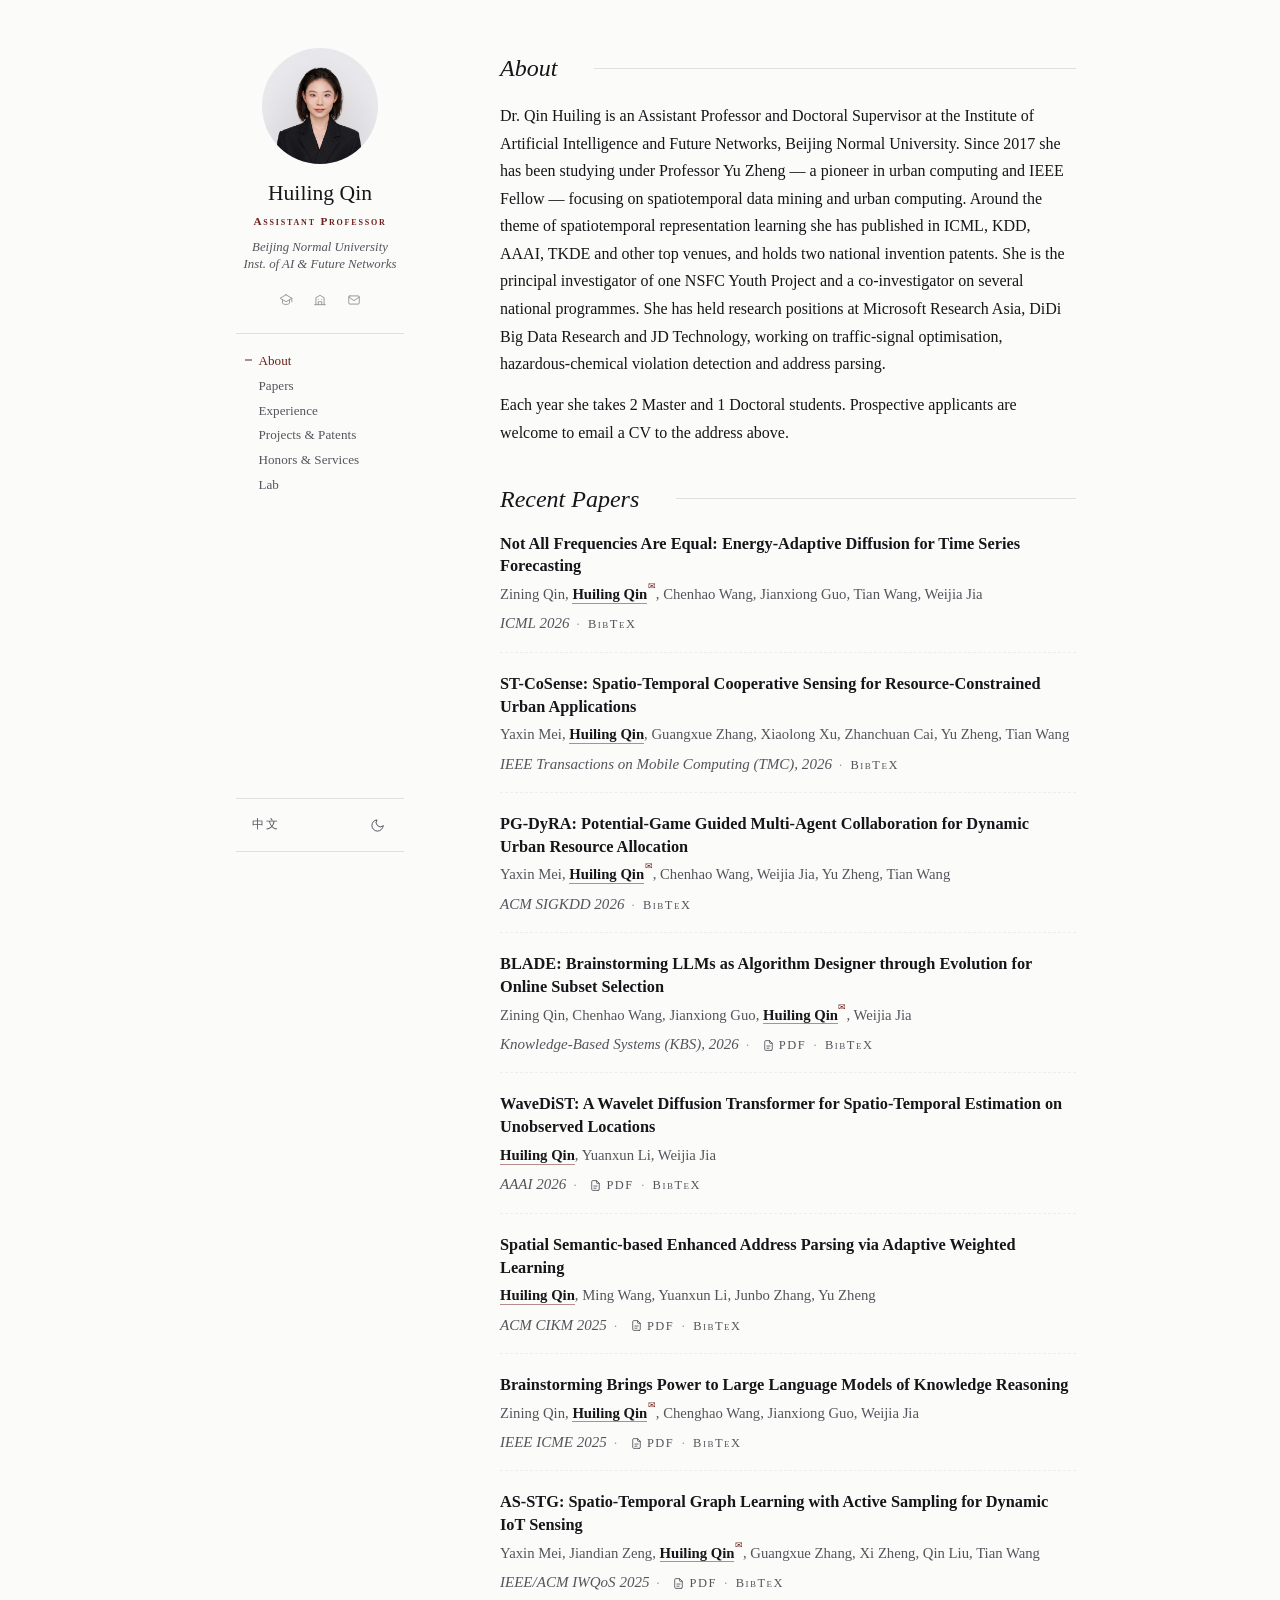
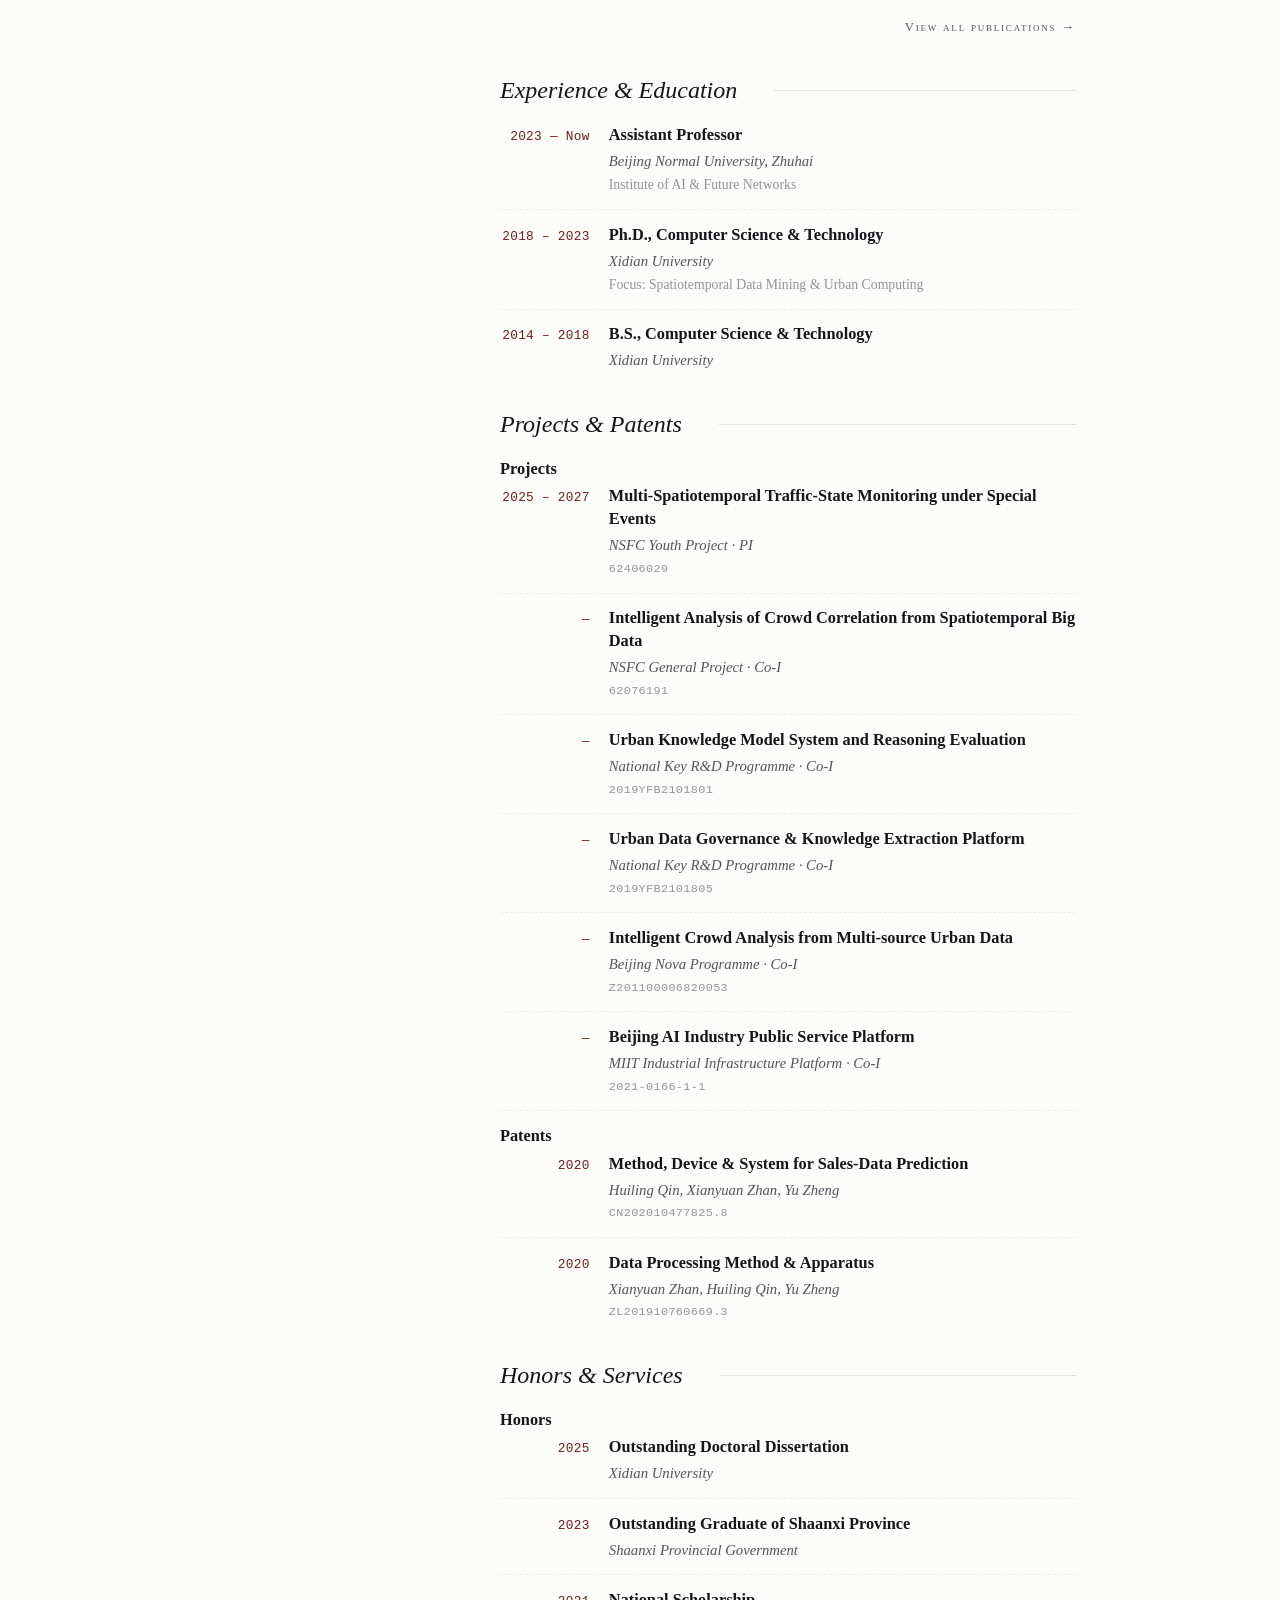
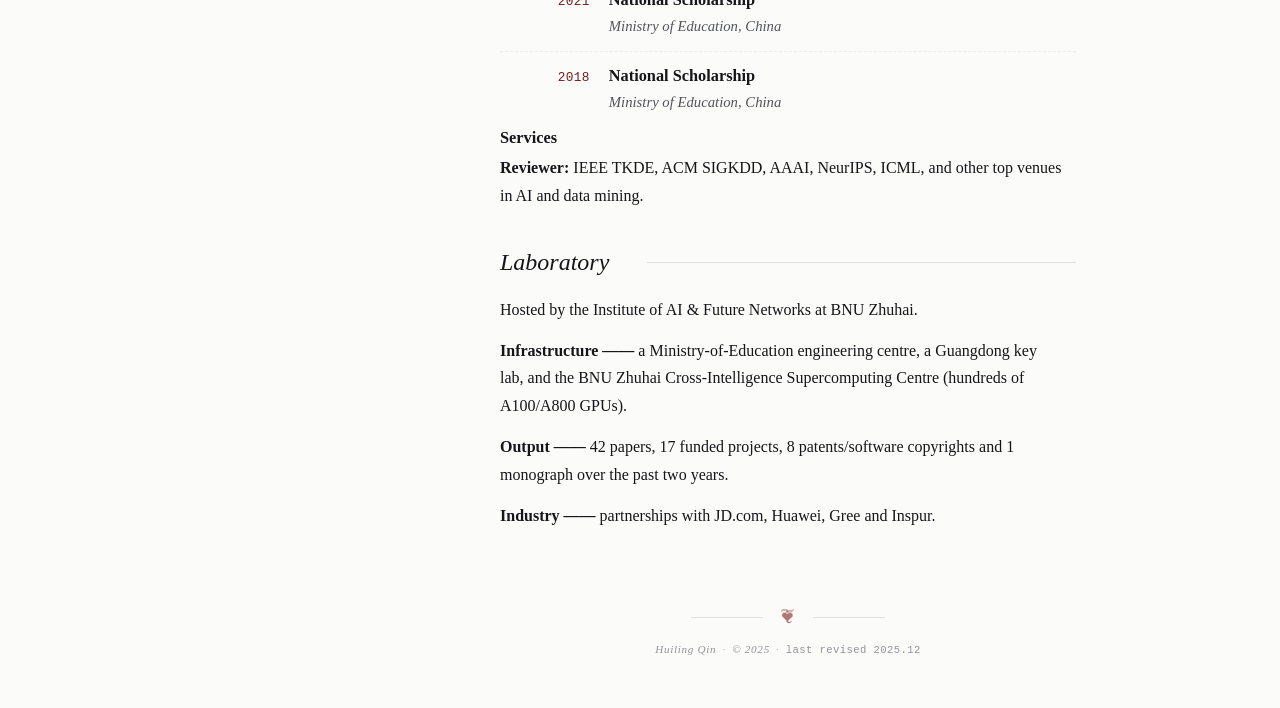
==== index.html @ 6b893c08 "pubs: remove ✉ from AAAI 2021 first-author paper" ====
<!DOCTYPE html>
<html lang="zh-CN">
<head>
    <meta charset="UTF-8">
    <meta name="viewport" content="width=device-width, initial-scale=1.0">

    <title>Huiling Qin (秦慧玲) — Assistant Professor, Beijing Normal University</title>
    <meta name="description" content="Dr. Huiling Qin is an Assistant Professor and Doctoral Supervisor at the Institute of Artificial Intelligence and Future Networks, Beijing Normal University, specializing in spatiotemporal data mining, urban computing, and artificial intelligence.">
    <meta name="keywords" content="Huiling Qin, 秦慧玲, spatiotemporal data mining, urban computing, artificial intelligence, Beijing Normal University">
    <meta name="author" content="Huiling Qin">
    <meta name="robots" content="index, follow">
    <link rel="canonical" href="https://qinhuiling.me/">

    <meta name="assets-version" content="BUILD_VERSION">

    <meta property="og:title" content="Huiling Qin (秦慧玲) — Assistant Professor, Beijing Normal University">
    <meta property="og:description" content="Dr. Huiling Qin is an Assistant Professor at Beijing Normal University, specializing in spatiotemporal data mining, urban computing, and artificial intelligence.">
    <meta property="og:type" content="website">
    <meta property="og:url" content="http://qinhuiling.me/">
    <meta property="og:image" content="http://qinhuiling.me/assets/images/qinhuiling.jpeg">
    <meta property="og:locale" content="zh_CN">
    <meta property="og:locale:alternate" content="en_US">

    <meta name="twitter:card" content="summary_large_image">
    <meta name="twitter:title" content="Huiling Qin (秦慧玲) — Academic Portfolio">
    <meta name="twitter:description" content="Assistant Professor at Beijing Normal University. Research in spatiotemporal data mining and urban computing.">
    <meta name="twitter:image" content="http://qinhuiling.me/assets/images/qinhuiling.jpeg">

    <link rel="alternate" hreflang="en" href="https://qinhuiling.me/en">
    <link rel="alternate" hreflang="zh" href="https://qinhuiling.me/zh">
    <link rel="alternate" hreflang="x-default" href="https://qinhuiling.me/">

    <script type="application/ld+json">
    {
        "@context": "https://schema.org",
        "@type": "Person",
        "name": "Huiling Qin",
        "alternateName": "秦慧玲",
        "jobTitle": "Assistant Professor",
        "worksFor": { "@type": "EducationalOrganization", "name": "Beijing Normal University" },
        "url": "http://qinhuiling.me/",
        "image": "http://qinhuiling.me/assets/images/qinhuiling.jpeg",
        "email": "qinhuiling@bnu.edu.cn",
        "knowsAbout": ["Spatiotemporal Data Mining", "Urban Computing", "Artificial Intelligence"],
        "alumniOf": { "@type": "EducationalOrganization", "name": "Xidian University" },
        "sameAs": [
            "https://scholar.google.com.hk/citations?hl=en&user=DLzILA4AAAAJ",
            "http://www.bnuaifn.cn/ScientificResearchTeam/QinHuiling.html"
        ]
    }
    </script>

    <!-- Pre-render hooks: stamp lang + theme + js classes before paint to avoid flash. -->
    <script>
    (function () {
        var d = document.documentElement;
        d.classList.add('js');
        var p = location.pathname, s = localStorage.getItem('language'),
            q = new URLSearchParams(location.search).get('lang'),
            n = navigator.language || '';
        var lang = /^\/zh/.test(p) ? 'zh'
                 : /^\/en/.test(p) ? 'en'
                 : (s === 'zh' || s === 'en') ? s
                 : (q === 'zh' || q === 'en') ? q
                 : /^zh/i.test(n) ? 'zh'
                 : /^en/i.test(n) ? 'en'
                 : 'zh';
        d.classList.add('lang-' + lang);
        if (localStorage.getItem('theme') === 'dark') d.classList.add('dark');
    })();
    </script>

    <!-- ─────────────────────────────────────────────────────────────────
         Inline minimum.  If assets/css/style.css fails to arrive, body
         still reads as a clean academic article: chrome is hidden
         (nav, toggles, copy, anchor); only the prose remains.
    ───────────────────────────────────────────────────────────────── -->
    <style>
        html.lang-zh [lang="en"] { display: none; }
        html.lang-en [lang="zh"] { display: none; }
        .js-only, nav, .toolbar, .anchor, [data-bibtex], .bibtex,
        [data-icon] svg, .copy { display: none !important; }

        html, body { margin: 0; padding: 0; }
        body {
            max-width: 36rem;
            margin: 3rem auto;
            padding: 0 1.5rem 5rem;
            font-family: 'Iowan Old Style', Charter, Baskerville, 'Source Han Serif SC', 'Songti SC', Georgia, serif;
            font-size: 17px;
            line-height: 1.65;
            color: #15161a;
            background: #fafaf8;
            -webkit-font-smoothing: antialiased;
            text-rendering: optimizeLegibility;
        }
        img { max-width: 100%; height: auto; display: block; }
        .photo { width: 120px; height: auto; margin: 0 auto 1.2rem; }
        .sidebar { text-align: center; margin-bottom: 2.5rem; padding-bottom: 1.8rem; }
        .sidebar h1 { font-size: 1.65rem; font-weight: 500; margin: 0 0 0.3rem; }
        .sidebar p { margin: 0.2rem 0; color: #565660; font-size: 0.94rem; }
        h2 { font-size: 1.3rem; font-weight: 500; font-style: italic; margin: 2.4rem 0 1rem; color: #15161a; }
        h3 { font-size: 1rem; font-weight: 600; margin: 0 0 0.25rem; }
        a { color: #6e1b14; }
        article { margin: 1rem 0; }
        article p { margin: 0.12rem 0; color: #565660; font-size: 0.94rem; }
    </style>

    <link rel="stylesheet" href="assets/css/style.css">
</head>

<body>

    <!-- ═══════════════════════════════════════════════════════════════
         Sidebar — portrait, name, role, contact, navigation, toggles.
         Without external CSS, it falls back to a centred article header.
    ═══════════════════════════════════════════════════════════════ -->
    <aside class="sidebar">
        <img class="photo" src="assets/images/qinhuiling.jpeg" alt="Huiling Qin / 秦慧玲">

        <h1>
            <span lang="zh">秦慧玲</span>
            <span lang="en">Huiling Qin</span>
        </h1>
        <p class="role">
            <span lang="zh">助理教授 · 博士生导师</span>
            <span lang="en">Assistant Professor</span>
        </p>
        <p class="org">
            <span lang="zh">北京师范大学</span><span lang="en">Beijing Normal University</span><br>
            <span lang="zh">人工智能与未来网络研究院</span><span lang="en">Inst. of AI &amp; Future Networks</span>
        </p>

        <p class="elsewhere">
            <a href="https://scholar.google.com.hk/citations?hl=en&user=DLzILA4AAAAJ" target="_blank" rel="noopener" data-icon="scholar" aria-label="Google Scholar"></a>
            <a href="http://www.bnuaifn.cn/ScientificResearchTeam/QinHuiling.html" target="_blank" rel="noopener" data-icon="faculty" aria-label="Faculty Page"></a>
            <a href="mailto:qinhuiling#bnu.edu.cn" data-icon="email" aria-label="Email"></a>
        </p>

        <nav class="js-only" aria-label="Sections">
            <a href="#about"      data-section="about"><span lang="zh">简介</span><span lang="en">About</span></a>
            <a href="#publications" data-view="publications"><span lang="zh">论文</span><span lang="en">Papers</span></a>
            <a href="#experience" data-section="experience"><span lang="zh">经历</span><span lang="en">Experience</span></a>
            <a href="#projects"   data-section="projects"><span lang="zh">项目与专利</span><span lang="en">Projects & Patents</span></a>
            <a href="#honors"     data-section="honors"><span lang="zh">荣誉与服务</span><span lang="en">Honors & Services</span></a>
            <a href="#lab"        data-section="lab"><span lang="zh">实验室</span><span lang="en">Lab</span></a>
        </nav>

        <p class="toolbar js-only">
            <button class="lang-toggle" type="button" aria-label="Switch language">EN</button>
            <button class="theme-toggle" type="button" aria-label="Toggle dark mode" data-icon="theme"></button>
        </p>
    </aside>


    <!-- ═══════════════════════════════════════════════════════════════
         Main article.
         Each item type uses one or two class names.  To add a new
         entry, copy one <article> block and edit its fields — no
         class wrangling required.
    ═══════════════════════════════════════════════════════════════ -->
    <main>

        <!-- ─── About ─────────────────────────────────────────────── -->
        <section id="about">
            <h2><span lang="zh">简介</span><span lang="en">About</span><a class="anchor" href="#about" aria-label="Copy link">§</a></h2>
            <div lang="zh" class="prose">
                <p>北京师范大学人工智能与未来网络研究院助理教授、博士生导师。自 2017 年起师从城市计算领域奠基人、IEEE Fellow 郑宇教授，长期专注于时空数据挖掘与城市计算领域的研究工作，围绕时空表征学习这一核心方向在 ICML、KDD、AAAI、TKDE 等国际顶级学术会议和期刊发表多篇论文，拥有 2 项国家发明专利。主持国家自然科学基金青年项目 1 项，参与国家重点研发计划等多项国家级项目。先后在微软亚洲研究院、滴滴大数据研究院和京东科技等企业担任算法研究员，利用智能算法在信号灯优化、危化品违规行为识别和地址解析等业务场景中解决了关键问题。</p>
                <p>每年招收硕士 2 名，博士 1 名，有意向者请发送简历至联系邮箱。</p>
            </div>
            <div lang="en" class="prose">
                <p>Dr. Qin Huiling is an Assistant Professor and Doctoral Supervisor at the Institute of Artificial Intelligence and Future Networks, Beijing Normal University. Since 2017 she has been studying under Professor Yu Zheng — a pioneer in urban computing and IEEE Fellow — focusing on spatiotemporal data mining and urban computing. Around the theme of spatiotemporal representation learning she has published in ICML, KDD, AAAI, TKDE and other top venues, and holds two national invention patents. She is the principal investigator of one NSFC Youth Project and a co-investigator on several national programmes. She has held research positions at Microsoft Research Asia, DiDi Big Data Research and JD Technology, working on traffic-signal optimisation, hazardous-chemical violation detection and address parsing.</p>
                <p>Each year she takes 2 Master and 1 Doctoral students. Prospective applicants are welcome to email a CV to the address above.</p>
            </div>
        </section>


        <!-- ─── Recent papers ─────────────────────────────────────
             Populated by JS: clones the first N articles from the
             full #publications section so content is never duplicated.
        ──────────────────────────────────────────────────────── -->
        <section id="papers" class="js-only">
            <h2><span lang="zh">最近发表论文</span><span lang="en">Recent Papers</span><a class="anchor" href="#papers" aria-label="Copy link">§</a></h2>

            <p class="more">
                <a href="#publications" data-view="publications"><span lang="zh">查看全部论文 →</span><span lang="en">View all publications →</span></a>
            </p>
        </section>

        <!-- ═══════════════════════════════════════════════════════════
             Publications view — hidden by default, surfaced when the
             sidebar's "Publications" link is clicked (or url is /publications).

             Template for a new entry:
                <article class="pub">
                    <h3>Title goes here</h3>
                    <p class="authors">A, <strong data-me>Huiling Qin</strong><sup data-cor>✉</sup>, C</p>
                    <p class="meta">
                        <em>Venue Year</em>
                        <a data-icon="pdf" href="…">PDF</a>
                        <button data-bibtex type="button">BibTeX</button>
                    </p>
                    <div class="bibtex"><pre>@…{…}</pre></div>
                </article>
             Omit the button + .bibtex block if you don't have a citation yet.
        ═══════════════════════════════════════════════════════════ -->
        <section id="publications" class="view">
            <p class="back"><a href="#about" data-view="default"><span lang="zh">← 返回</span><span lang="en">← Back</span></a></p>
            <h2><span lang="zh">全部论文</span><span lang="en">Publications</span></h2>

            <article class="pub">
                <h3>Not All Frequencies Are Equal: Energy-Adaptive Diffusion for Time Series Forecasting</h3>
                <p class="authors">Zining Qin, <strong data-me>Huiling Qin</strong><sup data-cor>✉</sup>, Chenhao Wang, Jianxiong Guo, Tian Wang, Weijia Jia</p>
                <p class="meta">
                    <em>ICML 2026</em>
                    <button data-bibtex type="button">BibTeX</button>
                </p>
                <div class="bibtex"><pre>@inproceedings{qin2026frequency,
  title     = {Not All Frequencies Are Equal: Energy-Adaptive Diffusion for Time Series Forecasting},
  author    = {Qin, Zining and Qin, Huiling and Wang, Chenhao and Guo, Jianxiong and Wang, Tian and Jia, Weijia},
  booktitle = {Intl. Conf. on Machine Learning (ICML 2026)},
  year      = {2026}
}</pre></div>
            </article>

            <article class="pub">
                <h3>ST-CoSense: Spatio-Temporal Cooperative Sensing for Resource-Constrained Urban Applications</h3>
                <p class="authors">Yaxin Mei, <strong data-me>Huiling Qin</strong>, Guangxue Zhang, Xiaolong Xu, Zhanchuan Cai, Yu Zheng, Tian Wang</p>
                <p class="meta">
                    <em>IEEE Transactions on Mobile Computing (TMC), 2026</em>
                    <button data-bibtex type="button">BibTeX</button>
                </p>
                <div class="bibtex"><pre>@article{mei2026stcosense,
  title     = {ST-CoSense: Spatio-Temporal Cooperative Sensing for Resource-Constrained Urban Applications},
  author    = {Mei, Yaxin and Qin, Huiling and Zhang, Guangxue and Xu, Xiaolong and Cai, Zhanchuan and Zheng, Yu and Wang, Tian},
  journal   = {IEEE Trans. on Mobile Computing},
  year      = {2026}
}</pre></div>
            </article>

            <article class="pub">
                <h3>PG-DyRA: Potential-Game Guided Multi-Agent Collaboration for Dynamic Urban Resource Allocation</h3>
                <p class="authors">Yaxin Mei, <strong data-me>Huiling Qin</strong><sup data-cor>✉</sup>, Chenhao Wang, Weijia Jia, Yu Zheng, Tian Wang</p>
                <p class="meta">
                    <em>ACM SIGKDD 2026</em>
                    <button data-bibtex type="button">BibTeX</button>
                </p>
                <div class="bibtex"><pre>@inproceedings{mei2026pgdyra,
  title     = {PG-DyRA: Potential-Game Guided Multi-Agent Collaboration for Dynamic Urban Resource Allocation},
  author    = {Mei, Yaxin and Qin, Huiling and Wang, Chenhao and Jia, Weijia and Zheng, Yu and Wang, Tian},
  booktitle = {KDD '26 — 32nd ACM SIGKDD Conf. on Knowledge Discovery and Data Mining},
  year      = {2026}
}</pre></div>
            </article>

            <article class="pub">
                <h3>BLADE: Brainstorming LLMs as Algorithm Designer through Evolution for Online Subset Selection</h3>
                <p class="authors">Zining Qin, Chenhao Wang, Jianxiong Guo, <strong data-me>Huiling Qin</strong><sup data-cor>✉</sup>, Weijia Jia</p>
                <p class="meta">
                    <em>Knowledge-Based Systems (KBS), 2026</em>
                    <a data-icon="pdf" href="https://doi.org/10.1016/j.knosys.2026.115890" target="_blank" rel="noopener">PDF</a>
                    <button data-bibtex type="button">BibTeX</button>
                </p>
                <div class="bibtex"><pre>@article{qin2026blade,
  title   = {BLADE: Brainstorming LLMs as Algorithm Designer through Evolution for Online Subset Selection},
  author  = {Qin, Zining and Wang, Chenhao and Guo, Jianxiong and Qin, Huiling and Jia, Weijia},
  journal = {Knowledge-Based Systems},
  year    = {2026},
  doi     = {10.1016/j.knosys.2026.115890}
}</pre></div>
            </article>

            <article class="pub">
                <h3>WaveDiST: A Wavelet Diffusion Transformer for Spatio-Temporal Estimation on Unobserved Locations</h3>
                <p class="authors"><strong data-me>Huiling Qin</strong>, Yuanxun Li, Weijia Jia</p>
                <p class="meta">
                    <em>AAAI 2026</em>
                    <a data-icon="pdf" href="assets/files/papers/qin2026WaveDiST.pdf" target="_blank" rel="noopener">PDF</a>
                    <button data-bibtex type="button">BibTeX</button>
                </p>
                <div class="bibtex"><pre>@inproceedings{qin2026wavedist,
  title     = {WaveDiST: A Wavelet Diffusion Transformer for Spatio-Temporal Estimation on Unobserved Locations},
  author    = {Qin, Huiling and Li, Yuanxun and Jia, Weijia},
  booktitle = {39th AAAI Conf. on Artificial Intelligence (AAAI 2026)},
  year      = {2026}
}</pre></div>
            </article>

            <article class="pub">
                <h3>Spatial Semantic-based Enhanced Address Parsing via Adaptive Weighted Learning</h3>
                <p class="authors"><strong data-me>Huiling Qin</strong>, Ming Wang, Yuanxun Li, Junbo Zhang, Yu Zheng</p>
                <p class="meta">
                    <em>ACM CIKM 2025</em>
                    <a data-icon="pdf" href="assets/files/papers/qin2025spatial.pdf" target="_blank" rel="noopener">PDF</a>
                    <button data-bibtex type="button">BibTeX</button>
                </p>
                <div class="bibtex"><pre>@inproceedings{qin2025spatial,
  title     = {Spatial Semantic-based Enhanced Address Parsing via Adaptive Weighted Learning},
  author    = {Qin, Huiling and Wang, Ming and Li, Yuanxun and Zhang, Junbo and Zheng, Yu},
  booktitle = {31st ACM Intl. Conf. on Information and Knowledge Management (CIKM 2025)},
  year      = {2025}
}</pre></div>
            </article>

            <article class="pub">
                <h3>Brainstorming Brings Power to Large Language Models of Knowledge Reasoning</h3>
                <p class="authors">Zining Qin, <strong data-me>Huiling Qin</strong><sup data-cor>✉</sup>, Chenghao Wang, Jianxiong Guo, Weijia Jia</p>
                <p class="meta">
                    <em>IEEE ICME 2025</em>
                    <a data-icon="pdf" href="https://arxiv.org/pdf/2406.06561" target="_blank" rel="noopener">PDF</a>
                    <button data-bibtex type="button">BibTeX</button>
                </p>
                <div class="bibtex"><pre>@article{qin2024brainstorming,
  title   = {Brainstorming Brings Power to Large Language Models of Knowledge Reasoning},
  author  = {Qin, Zining and Wang, Chenhao and Qin, Huiling and Jia, Weijia},
  journal = {arXiv e-prints},
  pages   = {arXiv--2406},
  year    = {2024}
}</pre></div>
            </article>

            <article class="pub">
                <h3>AS-STG: Spatio-Temporal Graph Learning with Active Sampling for Dynamic IoT Sensing</h3>
                <p class="authors">Yaxin Mei, Jiandian Zeng, <strong data-me>Huiling Qin</strong><sup data-cor>✉</sup>, Guangxue Zhang, Xi Zheng, Qin Liu, Tian Wang</p>
                <p class="meta">
                    <em>IEEE/ACM IWQoS 2025</em>
                    <a data-icon="pdf" href="assets/files/papers/mei2025asstg.pdf" target="_blank" rel="noopener">PDF</a>
                    <button data-bibtex type="button">BibTeX</button>
                </p>
                <div class="bibtex"><pre>@inproceedings{DBLP:conf/iwqos/MeiZQZZLW25,
  author    = {Yaxin Mei and Jiandian Zeng and Huiling Qin and
               Guangxue Zhang and Xi Zheng and Qin Liu and Tian Wang},
  title     = {AS-STG: Spatio-Temporal Graph Learning with Active Sampling for Dynamic IoT Sensing},
  booktitle = {33rd IEEE/ACM Intl. Symposium on Quality of Service (IWQoS 2025)},
  pages     = {1--10},
  publisher = {IEEE},
  year      = {2025},
  doi       = {10.1109/IWQOS65803.2025.11143341}
}</pre></div>
            </article>

            <article class="pub">
                <h3>FlexSSL: A Generic and Efficient Framework for Semi-Supervised Learning</h3>
                <p class="authors"><strong data-me>Huiling Qin</strong>, Xianyuan Zhan, Yuanxun Li, Yu Zheng</p>
                <p class="meta">
                    <em>ECAI 2024</em>
                    <a data-icon="pdf" href="https://arxiv.org/pdf/2312.16892v1" target="_blank" rel="noopener">PDF</a>
                    <button data-bibtex type="button">BibTeX</button>
                </p>
                <div class="bibtex"><pre>@inproceedings{DBLP:conf/ecai/QinZL024,
  author    = {Huiling Qin and Xianyuan Zhan and Yuanxun Li and Yu Zheng},
  title     = {FlexSSL: A Generic and Efficient Framework for Semi-Supervised Learning},
  booktitle = {ECAI 2024 — 27th European Conf. on AI},
  series    = {Frontiers in AI and Applications},
  volume    = {392},
  pages     = {1455--1462},
  publisher = {IOS Press},
  year      = {2024},
  doi       = {10.3233/FAIA240648}
}</pre></div>
            </article>

            <article class="pub">
                <h3>CSCAD: Correlation Structure-based Collective Anomaly Detection in Complex System</h3>
                <p class="authors"><strong data-me>Huiling Qin</strong>, Xianyuan Zhan, Yu Zheng</p>
                <p class="meta">
                    <em>IEEE TKDE 2022</em>
                    <a data-icon="pdf" href="https://arxiv.org/pdf/2105.14476" target="_blank" rel="noopener">PDF</a>
                    <button data-bibtex type="button">BibTeX</button>
                </p>
                <div class="bibtex"><pre>@article{DBLP:journals/tkde/QinZZ23,
  author  = {Huiling Qin and Xianyuan Zhan and Yu Zheng},
  title   = {CSCAD: Correlation Structure-Based Collective Anomaly Detection in Complex System},
  journal = {IEEE Trans. Knowl. Data Eng.},
  volume  = {35},
  number  = {5},
  pages   = {4634--4645},
  year    = {2023},
  doi     = {10.1109/TKDE.2022.3154166}
}</pre></div>
            </article>

            <article class="pub">
                <h3>Discriminator-weighted Offline Imitation Learning from Suboptimal Demonstrations</h3>
                <p class="authors">Haoran Xu, Xianyuan Zhan, Honglei Yin, <strong data-me>Huiling Qin</strong></p>
                <p class="meta">
                    <em>ICML 2022</em>
                    <a data-icon="pdf" href="https://proceedings.mlr.press/v162/xu22l/xu22l.pdf" target="_blank" rel="noopener">PDF</a>
                    <button data-bibtex type="button">BibTeX</button>
                </p>
                <div class="bibtex"><pre>@inproceedings{DBLP:conf/icml/XuZYQ22,
  author    = {Haoran Xu and Xianyuan Zhan and Honglei Yin and Huiling Qin},
  title     = {Discriminator-Weighted Offline Imitation Learning from Suboptimal Demonstrations},
  booktitle = {Intl. Conf. on Machine Learning (ICML 2022)},
  series    = {PMLR},
  volume    = {162},
  pages     = {24725--24742},
  year      = {2022}
}</pre></div>
            </article>

            <article class="pub">
                <h3>Network-wide Traffic States Imputation Using Self-interested Coalitional Learning</h3>
                <p class="authors"><strong data-me>Huiling Qin</strong>, Xianyuan Zhan, Yuanxun Li, Xiaodu Yang, Yu Zheng</p>
                <p class="meta">
                    <em>ACM SIGKDD 2021</em>
                    <a data-icon="pdf" href="http://urban-computing.com/pdf/Network-Wide%20Traffic%20States%20Imputation%20Using%20Self-interested%20Coalitional%20Learning.pdf" target="_blank" rel="noopener">PDF</a>
                    <button data-bibtex type="button">BibTeX</button>
                </p>
                <div class="bibtex"><pre>@inproceedings{DBLP:conf/kdd/QinZLY021,
  author    = {Huiling Qin and Xianyuan Zhan and Yuanxun Li and Xiaodu Yang and Yu Zheng},
  title     = {Network-Wide Traffic States Imputation Using Self-interested Coalitional Learning},
  booktitle = {KDD '21 — 27th ACM SIGKDD Conf. on Knowledge Discovery and Data Mining},
  pages     = {1370--1378},
  publisher = {ACM},
  year      = {2021},
  doi       = {10.1145/3447548.3467424}
}</pre></div>
            </article>

            <article class="pub">
                <h3>Robust Spatio-Temporal Purchase Prediction via Deep Meta Learning</h3>
                <p class="authors"><strong data-me>Huiling Qin</strong>, Songyu Ke, Xiaodu Yang, Haoran Xu, Xianyuan Zhan, Yu Zheng</p>
                <p class="meta">
                    <em>AAAI 2021</em>
                    <a data-icon="pdf" href="https://ojs.aaai.org/index.php/AAAI/article/view/16556" target="_blank" rel="noopener">PDF</a>
                    <button data-bibtex type="button">BibTeX</button>
                </p>
                <div class="bibtex"><pre>@inproceedings{DBLP:conf/aaai/QinKYXZ021,
  author    = {Huiling Qin and Songyu Ke and Xiaodu Yang and Haoran Xu and Xianyuan Zhan and Yu Zheng},
  title     = {Robust Spatio-Temporal Purchase Prediction via Deep Meta Learning},
  booktitle = {35th AAAI Conf. on Artificial Intelligence},
  pages     = {4312--4319},
  publisher = {AAAI Press},
  year      = {2021},
  doi       = {10.1609/AAAI.V35I5.16556}
}</pre></div>
            </article>
        </section>


        <!-- ─── Experience & Education ────────────────────────────── -->
        <section id="experience">
            <h2><span lang="zh">经历</span><span lang="en">Experience & Education</span><a class="anchor" href="#experience" aria-label="Copy link">§</a></h2>

            <article class="entry">
                <p class="when"><span lang="zh">2023 — 至今</span><span lang="en">2023 — Now</span></p>
                <div class="what">
                    <h3><span lang="zh">助理教授</span><span lang="en">Assistant Professor</span></h3>
                    <p class="sub"><span lang="zh">北京师范大学 · 珠海校区</span><span lang="en">Beijing Normal University, Zhuhai</span></p>
                    <p class="note"><span lang="zh">人工智能与未来网络研究院</span><span lang="en">Institute of AI &amp; Future Networks</span></p>
                </div>
            </article>
            <article class="entry">
                <p class="when">2018 – 2023</p>
                <div class="what">
                    <h3><span lang="zh">计算机科学与技术 · 博士</span><span lang="en">Ph.D., Computer Science &amp; Technology</span></h3>
                    <p class="sub"><span lang="zh">西安电子科技大学</span><span lang="en">Xidian University</span></p>
                    <p class="note"><span lang="zh">方向：时空数据挖掘与城市计算</span><span lang="en">Focus: Spatiotemporal Data Mining &amp; Urban Computing</span></p>
                </div>
            </article>
            <article class="entry">
                <p class="when">2014 – 2018</p>
                <div class="what">
                    <h3><span lang="zh">计算机科学与技术 · 学士</span><span lang="en">B.S., Computer Science &amp; Technology</span></h3>
                    <p class="sub"><span lang="zh">西安电子科技大学</span><span lang="en">Xidian University</span></p>
                </div>
            </article>
        </section>


        <!-- ─── Projects & Patents ────────────────────────────────── -->
        <section id="projects">
            <h2><span lang="zh">项目与专利</span><span lang="en">Projects & Patents</span><a class="anchor" href="#projects" aria-label="Copy link">§</a></h2>

            <h3><span lang="zh">科研项目</span><span lang="en">Projects</span></h3>

            <article class="entry">
                <p class="when">2025 – 2027</p>
                <div class="what">
                    <h3><span lang="zh">基于多时空关系的特殊事件下交通状态监测预警研究</span><span lang="en">Multi-Spatiotemporal Traffic-State Monitoring under Special Events</span></h3>
                    <p class="sub"><span lang="zh">国家自然科学基金青年项目 · 主持</span><span lang="en">NSFC Youth Project · PI</span></p>
                    <p class="tag">62406029</p>
                </div>
            </article>

            <article class="entry">
                <p class="when">—</p>
                <div class="what">
                    <h3><span lang="zh">基于时空大数据的人群关联性智能分析</span><span lang="en">Intelligent Analysis of Crowd Correlation from Spatiotemporal Big Data</span></h3>
                    <p class="sub"><span lang="zh">国家自然科学基金面上项目 · 参研</span><span lang="en">NSFC General Project · Co-I</span></p>
                    <p class="tag">62076191</p>
                </div>
            </article>

            <article class="entry">
                <p class="when">—</p>
                <div class="what">
                    <h3><span lang="zh">城市知识模型体系与推理评估</span><span lang="en">Urban Knowledge Model System and Reasoning Evaluation</span></h3>
                    <p class="sub"><span lang="zh">国家重点研发计划 · 参研</span><span lang="en">National Key R&amp;D Programme · Co-I</span></p>
                    <p class="tag">2019YFB2101801</p>
                </div>
            </article>

            <article class="entry">
                <p class="when">—</p>
                <div class="what">
                    <h3><span lang="zh">城市数据管控与知识萃取平台及应用示范</span><span lang="en">Urban Data Governance &amp; Knowledge Extraction Platform</span></h3>
                    <p class="sub"><span lang="zh">国家重点研发计划 · 参研</span><span lang="en">National Key R&amp;D Programme · Co-I</span></p>
                    <p class="tag">2019YFB2101805</p>
                </div>
            </article>

            <article class="entry">
                <p class="when">—</p>
                <div class="what">
                    <h3><span lang="zh">基于城市多源数据的人群智能分析技术与应用</span><span lang="en">Intelligent Crowd Analysis from Multi-source Urban Data</span></h3>
                    <p class="sub"><span lang="zh">北京市科技新星计划 · 参研</span><span lang="en">Beijing Nova Programme · Co-I</span></p>
                    <p class="tag">Z201100006820053</p>
                </div>
            </article>

            <article class="entry">
                <p class="when">—</p>
                <div class="what">
                    <h3><span lang="zh">北京人工智能应用发展产业技术基础公共服务平台</span><span lang="en">Beijing AI Industry Public Service Platform</span></h3>
                    <p class="sub"><span lang="zh">工信部产业技术基础公共服务平台 · 参研</span><span lang="en">MIIT Industrial Infrastructure Platform · Co-I</span></p>
                    <p class="tag">2021-0166-1-1</p>
                </div>
            </article>

            <h3><span lang="zh">专利</span><span lang="en">Patents</span></h3>
            <article class="entry">
                <p class="when">2020</p>
                <div class="what">
                    <h3><span lang="zh">用于销量数据预测的方法、装置、设备及存储介质</span><span lang="en">Method, Device &amp; System for Sales-Data Prediction</span></h3>
                    <p class="sub"><span lang="zh">秦慧玲、詹仙园、郑宇</span><span lang="en">Huiling Qin, Xianyuan Zhan, Yu Zheng</span></p>
                    <p class="tag">CN202010477825.8</p>
                </div>
            </article>
            <article class="entry">
                <p class="when">2020</p>
                <div class="what">
                    <h3><span lang="zh">数据处理方法和装置</span><span lang="en">Data Processing Method &amp; Apparatus</span></h3>
                    <p class="sub"><span lang="zh">詹仙园、秦慧玲、郑宇</span><span lang="en">Xianyuan Zhan, Huiling Qin, Yu Zheng</span></p>
                    <p class="tag">ZL201910760669.3</p>
                </div>
            </article>
        </section>


        <!-- ─── Honors ────────────────────────────────────────────── -->
        <section id="honors">
            <h2><span lang="zh">荣誉与服务</span><span lang="en">Honors & Services</span><a class="anchor" href="#honors" aria-label="Copy link">§</a></h2>

            <h3><span lang="zh">荣誉</span><span lang="en">Honors</span></h3>
            <article class="entry">
                <p class="when">2025</p>
                <div class="what">
                    <h3><span lang="zh">优秀博士论文</span><span lang="en">Outstanding Doctoral Dissertation</span></h3>
                    <p class="sub"><span lang="zh">西安电子科技大学</span><span lang="en">Xidian University</span></p>
                </div>
            </article>
            <article class="entry">
                <p class="when">2023</p>
                <div class="what">
                    <h3><span lang="zh">陕西高校优秀毕业生</span><span lang="en">Outstanding Graduate of Shaanxi Province</span></h3>
                    <p class="sub"><span lang="zh">陕西省人民政府</span><span lang="en">Shaanxi Provincial Government</span></p>
                </div>
            </article>
            <article class="entry">
                <p class="when">2021</p>
                <div class="what">
                    <h3><span lang="zh">国家奖学金</span><span lang="en">National Scholarship</span></h3>
                    <p class="sub"><span lang="zh">教育部</span><span lang="en">Ministry of Education, China</span></p>
                </div>
            </article>
            <article class="entry">
                <p class="when">2018</p>
                <div class="what">
                    <h3><span lang="zh">国家奖学金</span><span lang="en">National Scholarship</span></h3>
                    <p class="sub"><span lang="zh">教育部</span><span lang="en">Ministry of Education, China</span></p>
                </div>
            </article>

            <h3><span lang="zh">学术服务</span><span lang="en">Services</span></h3>
            <div lang="zh" class="prose">
                <p><strong>会议与期刊审稿：</strong>IEEE TKDE、ACM SIGKDD、AAAI、NeurIPS、ICML 等人工智能与数据挖掘领域顶级会议和期刊审稿人。</p>
            </div>
            <div lang="en" class="prose">
                <p><strong>Reviewer:</strong> IEEE TKDE, ACM SIGKDD, AAAI, NeurIPS, ICML, and other top venues in AI and data mining.</p>
            </div>
        </section>


        <!-- ─── Lab ───────────────────────────────────────────────── -->
        <section id="lab">
            <h2><span lang="zh">实验室</span><span lang="en">Laboratory</span><a class="anchor" href="#lab" aria-label="Copy link">§</a></h2>
            <div lang="zh" class="prose">
                <p>依托北京师范大学珠海校区人工智能与未来网络研究院。</p>
                <p><strong>研究基础设施 ——</strong> 教育部工程研究中心、广东省重点实验室、北师大珠海交叉智能超算中心（数百张 A100/A800 GPU）。</p>
                <p><strong>研究成果 ——</strong> 近两年发表高水平论文 42 篇，横纵向项目 17 项，专利/软著 8 项，著作 1 部。</p>
                <p><strong>产业合作 ——</strong> 京东、华为、格力、浪潮等合作。</p>
            </div>
            <div lang="en" class="prose">
                <p>Hosted by the Institute of AI &amp; Future Networks at BNU Zhuhai.</p>
                <p><strong>Infrastructure ——</strong> a Ministry-of-Education engineering centre, a Guangdong key lab, and the BNU Zhuhai Cross-Intelligence Supercomputing Centre (hundreds of A100/A800 GPUs).</p>
                <p><strong>Output ——</strong> 42 papers, 17 funded projects, 8 patents/software copyrights and 1 monograph over the past two years.</p>
                <p><strong>Industry ——</strong> partnerships with JD.com, Huawei, Gree and Inspur.</p>
            </div>
        </section>


        <!-- ═══════════════════════════════════════════════════════════
             Colophon — sits at the bottom of the article, set off
             by a small fleuron between two short rules.  Only visible
             when the reader has reached the end of the content.
        ═══════════════════════════════════════════════════════════ -->
        <footer class="colophon">
            <div class="ornament" aria-hidden="true"><span class="mark">❦</span></div>
            <p>
                <span><span lang="zh">秦慧玲</span><span lang="en">Huiling Qin</span></span>
                <span class="dot">·</span>
                <span>© 2025</span>
                <span class="dot">·</span>
                <span class="upd"><span lang="zh">最后更新</span><span lang="en">last revised</span> 2025.12</span>
            </p>
        </footer>

    </main>

    <script data-cfasync="false" src="/cdn-cgi/scripts/5c5dd728/cloudflare-static/email-decode.min.js"></script><script src="assets/js/app.js" defer></script>
</body>
</html>
---- assets/css/style.css ----
/* ════════════════════════════════════════════════════════════════════
   qinhuiling.me — refined academic monograph theme · v2
   Single stylesheet · no preprocessor · no third-party CSS.
   ════════════════════════════════════════════════════════════════════ */

/* ── 0.  JS-required chrome reveal ───────────────────────────────
   Inline <style> in head hides chrome by default; once .js is set
   external CSS turns each piece back on with the right display. */
html.js nav.js-only           { display: flex   !important; }
html.js nav.fc-popover        { display: block  !important; }
html.js .toolbar.js-only      { display: flex   !important; }
html.js section.js-only       { display: block  !important; }
html.js .anchor               { display: inline !important; }
html.js [data-bibtex]         { display: inline !important; }
html.js .bibtex               { display: grid   !important; }
html.js [data-icon] svg.icon  { display: inline-block !important; }
html.js .copy                 { display: inline-flex !important; }


/* ── 0b. Language crossfade ──────────────────────────────────────── */
[lang="zh"], [lang="en"] { transition: opacity .14s ease; }
html.lang-fade [lang="zh"],
html.lang-fade [lang="en"] { opacity: 0; }
main.lang-resize { transition: height .28s cubic-bezier(.4,0,.2,1); overflow: hidden; }

/* ── 1.  Reset ──────────────────────────────────────────────────── */
*, *::before, *::after { box-sizing: border-box; }
html, body { margin: 0; padding: 0; }
img { max-width: 100%; height: auto; display: block; }
button { font: inherit; color: inherit; background: none; border: 0; padding: 0; cursor: pointer; }
ul, ol { margin: 0; padding: 0; list-style: none; }


/* ── 2.  Tokens ─────────────────────────────────────────────────── */
:root {
    --paper:        #fbfbfa;
    --paper-soft:   #f4f4f2;
    --paper-deep:   #ebebe8;
    --ink:          #16161a;
    --ink-soft:     #54555c;
    --ink-mute:     #93949b;
    --rule:         #e0e0dc;
    --rule-soft:    #ededeb;
    --rule-strong:  #b9b9b4;
    --accent:       #6e1f1a;
    --accent-soft:  #8d322a;
    --accent-mute:  #b1786f;
    --selection:    #e8d4d0;

    --serif: 'Iowan Old Style', 'Source Serif Pro', Charter, Baskerville,
             'Apple Garamond', 'Cambria',
             'Source Han Serif SC', 'Songti SC', 'STSong',
             Georgia, 'Times New Roman', serif;
    --mono:  ui-monospace, 'SF Mono', Menlo, Consolas, 'Liberation Mono', monospace;

    --measure:    36rem;
    --sidebar:    14.5rem;
    --gap:        4rem;
    --page-pad-y: 3rem;
    --page-pad-x: 2rem;

    /* nav metrics so cursor + items + toolbar align by a single token */
    --nav-width:    10.5rem;
    --nav-pad-x:    0.55rem;
    --nav-row:      1.55rem;
}

html.dark {
    --paper:        #0d0e11;
    --paper-soft:   #15161a;
    --paper-deep:   #1c1d22;
    --ink:          #e8e8ec;
    --ink-soft:     #9a9aa3;
    --ink-mute:     #5e5f67;
    --rule:         #27282d;
    --rule-soft:    #1a1b1f;
    --rule-strong:  #44454c;
    --accent:       #c97a73;
    --accent-soft:  #d99089;
    --accent-mute:  #7d5b57;
    --selection:    #3a2725;
}


/* ── 3.  Base ───────────────────────────────────────────────────── */
html { scroll-behavior: smooth; -webkit-text-size-adjust: 100%; }

body {
    font-family: var(--serif);
    font-size: 17px;
    line-height: 1.62;
    color: var(--ink);
    background-color: var(--paper);
    font-feature-settings: 'kern', 'liga';
    text-rendering: optimizeLegibility;
    -webkit-font-smoothing: antialiased;
    transition: background-color .45s ease, color .45s ease;
}

::selection { background: var(--selection); color: var(--ink); }
p { margin: 0 0 0.85em; }
em, i { font-style: italic; }
strong, b { font-weight: 600; }


/* ── 4.  Links ──────────────────────────────────────────────────── */
a {
    color: var(--accent);
    text-decoration: none;
    background-image: linear-gradient(currentColor, currentColor);
    background-position: 0 calc(100% - 0.04em);
    background-repeat: no-repeat;
    background-size: 0 0.5px;
    padding-bottom: 0.07em;
    transition: color .2s ease, background-size .25s ease;
}
a:hover { color: var(--accent-soft); background-size: 100% 0.5px; }
a:focus-visible { outline: 1px dashed var(--accent); outline-offset: 3px; }


/* ── 5.  Page layout ────────────────────────────────────────────── */
body {
    display: grid;
    grid-template-columns: var(--sidebar) minmax(0, var(--measure));
    grid-template-areas: "side main";
    gap: var(--gap);
    max-width: calc(var(--sidebar) + var(--gap) + var(--measure) + var(--page-pad-x) * 2);
    margin: 0 auto;
    padding: var(--page-pad-y) var(--page-pad-x);
    justify-content: center;
}
.sidebar { grid-area: side; }
main     { grid-area: main; min-width: 0; }


/* ── 6.  Sidebar ────────────────────────────────────────────────── */
.sidebar {
    position: sticky;
    top: var(--page-pad-y);
    align-self: start;
    text-align: center;
    font-size: 0.86rem;
    color: var(--ink-soft);
    display: flex;
    flex-direction: column;
    /* override inline <style> fallback values */
    margin-bottom: 0;
    padding-bottom: 0;
    /* stretch to fill the viewport so toolbar can sink to the bottom */
    height: calc(100vh - 2 * var(--page-pad-y));
}

/* Portrait — soft circular mask, full colour. Avoids the rectangular
   "passport plate" feel by cropping to a circle and easing the edge
   into the paper with a hair-line vignette in the inner shadow. */
.photo {
    width: 116px;
    height: 116px;
    object-fit: cover;
    object-position: center 18%;
    margin: 0 auto 1.05rem;
    border-radius: 50%;
    transition: transform .55s cubic-bezier(.2,.7,.2,1), filter .4s ease;
    will-change: transform;
}
.photo:hover {
    transform: translateY(-1px);
    filter: saturate(1.05);
}

.sidebar h1 {
    font-family: var(--serif);
    font-size: 1.35rem;
    font-weight: 500;
    margin: 0 0 0.25rem;
    color: var(--ink);
    line-height: 1.18;
    letter-spacing: 0.002em;
}
.sidebar .role {
    margin: 0.1rem 0 0.55rem;
    font-variant: small-caps;
    letter-spacing: 0.16em;
    font-size: 0.7rem;
    color: var(--accent);
    font-weight: 600;
}
.sidebar .role [lang="zh"] {
    font-variant: normal;
    letter-spacing: 0.26em;
    font-size: 0.76rem;
}
.sidebar .org {
    margin: 0 0 0.7rem;
    font-style: italic;
    font-size: 0.8rem;
    line-height: 1.34;
    color: var(--ink-soft);
    word-break: keep-all;
    overflow-wrap: anywhere;
}
.sidebar .contact {
    margin: 0 0 0.45rem;
    font-family: var(--mono);
    font-size: 0.72rem;
}
.sidebar .contact a { color: var(--ink-soft); }
.sidebar .contact a:hover { color: var(--accent); }

.elsewhere {
    margin: 0.3rem 0 0;
    display: inline-flex;
    gap: 0.5rem;
    justify-content: center;
    align-items: center;
}
.elsewhere a {
    display: inline-flex;
    width: 26px;
    height: 26px;
    align-items: center;
    justify-content: center;
    color: var(--ink-mute);
    border-radius: 50%;
    background-image: none;
    padding: 0;
    transition: color .2s ease, background .25s ease, transform .25s ease;
}
.elsewhere a:hover { color: var(--accent); background: var(--paper-deep); transform: translateY(-1px); }
.elsewhere a svg { width: 14px; height: 14px; }
.elsewhere a.copied { color: var(--accent); }


/* ── 7.  Sidebar navigation — active marker is a CSS pseudo-element,
   vertically centred to the text by translateY(-50%).  No JS, no
   sliding cursor; each link fades its own marker in/out independently
   so there is no flicker, no race. */
.sidebar nav {
    margin: 1.05rem auto 0;
    padding: 0.85rem 0 0;
    border-top: 1px solid var(--rule);
    display: flex;
    flex-direction: column;
    text-align: left;
    width: var(--nav-width);
}

.sidebar nav a {
    position: relative;
    display: flex;
    align-items: center;
    min-height: var(--nav-row);
    padding: 0 var(--nav-pad-x) 0 calc(var(--nav-pad-x) + 0.85rem);
    color: var(--ink-soft);
    font-size: 0.82rem;
    line-height: 1.45;
    letter-spacing: 0.005em;
    background-image: none;
    transition: color .25s ease;
}
.sidebar nav a [lang="zh"] { letter-spacing: 0.08em; font-size: 0.86rem; }
.sidebar nav a:hover { color: var(--ink); }
.sidebar nav a.active { color: var(--accent); }

/* Active marker — a thin centred mark drawn from the middle outwards.
   Pure CSS, vertically centred via top:50% + translateY(-50%). */
.sidebar nav a::before {
    content: '';
    position: absolute;
    left: var(--nav-pad-x);
    top: 50%;
    width: 7px;
    height: 1px;
    background: var(--accent);
    transform: translateY(-50%) scaleX(0);
    transform-origin: left center;
    opacity: 0;
    transition: transform .4s cubic-bezier(.2,.7,.2,1), opacity .25s ease;
    pointer-events: none;
}
.sidebar nav a.active::before {
    opacity: 1;
    transform: translateY(-50%) scaleX(1);
}


/* ── 8.  Sidebar toolbar (lang + theme) ─────────────────────────── */
/* Same width, same border, same inner padding-left as the nav links
   so the EN label sits flush under the first character of each link. */
.toolbar {
    margin-top: auto;
    margin-left: auto;
    margin-right: auto;
    margin-bottom: 0;
    padding: 0.7rem var(--nav-pad-x) 0 calc(var(--nav-pad-x) + 0.85rem);
    border-top: 1px solid var(--rule);
    border-bottom: 1px solid var(--rule);
    width: var(--nav-width);
    display: flex;
    justify-content: space-between;
    align-items: center;
}
.lang-toggle {
    color: var(--ink-soft);
    font-size: 0.76rem;
    letter-spacing: 0.14em;
    padding: 0.15rem 0;
    background-image: linear-gradient(var(--accent), var(--accent));
    background-position: 0 100%;
    background-repeat: no-repeat;
    background-size: 0 1px;
    transition: color .2s ease, background-size .2s ease;
}
.lang-toggle:hover { color: var(--accent); background-size: 100% 1px; }
.theme-toggle {
    display: inline-flex;
    align-items: center;
    justify-content: center;
    width: 22px;
    height: 22px;
    color: var(--ink-soft);
    transition: color .2s ease, transform .4s ease;
}
.theme-toggle:hover { color: var(--accent); transform: rotate(-12deg); }
.theme-toggle svg { width: 15px; height: 15px; }
.sidebar p.toolbar {
    margin-top: auto;
    margin-left: auto;
    margin-right: auto;
    margin-bottom: 0;
    padding: 0.85rem 1rem;
    border-top: 1px solid var(--rule);
    border-bottom: 1px solid var(--rule);
    display: flex;
    text-align: left;
    width: var(--nav-width);
}


/* ── 9.  Main · sections ────────────────────────────────────────── */
main > section, main > footer {
    margin: 0 0 2.4rem;
    scroll-margin-top: 1.2rem;
}
main > section:first-of-type { margin-top: 0.4rem; }

/* Section heading — italic display serif, centred horizontal rule. */
h2 {
    display: flex;
    align-items: center;          /* vertical-center the trailing rule */
    gap: 0.9rem;
    margin: 0 0 1.2rem;
    font-family: var(--serif);
    font-size: 1.5rem;
    font-style: italic;
    font-weight: 500;
    color: var(--ink);
    line-height: 1.2;
}
h2::after {
    content: '';
    flex: 1 1 auto;
    height: 1px;
    background: var(--rule);
}
h2 [lang="zh"] { font-style: normal; letter-spacing: 0.06em; }
h2 [lang="en"] { font-style: italic; }

.anchor {
    color: var(--ink-mute);
    font-size: 0.85rem;
    opacity: 0;
    background-image: none;
    transition: opacity .2s ease, color .2s ease;
    margin-left: -0.3rem;
    padding: 0 0.2rem;
    font-style: normal;
}
h2:hover .anchor { opacity: 1; }
.anchor:hover, .anchor.copied { color: var(--accent); opacity: 1; }
.anchor.copied::after { content: ' ✓'; font-size: 0.85em; }

h3 {
    font-family: var(--serif);
    font-size: 1.02rem;
    font-weight: 600;
    line-height: 1.4;
    margin: 0 0 0.3rem;
    color: var(--ink);
}


/* ── 10.  Prose ─────────────────────────────────────────────────── */
.prose {
    font-size: 1rem;
    line-height: 1.72;
    color: var(--ink);
    text-wrap: pretty;
}
.prose p { margin: 0 0 0.85em; }
.prose p:last-child { margin-bottom: 0; }
.prose strong { color: var(--ink); font-weight: 600; }


/* ── 11.  Timeline entries (projects, honors, education, etc.) ── */
.entry {
    display: grid;
    grid-template-columns: 5.6rem 1fr;
    gap: 1.2rem;
    margin: 0 0 0.85rem;
    padding-bottom: 0.85rem;
    border-bottom: 1px dashed var(--rule-soft);
    align-items: baseline;
}
.entry:last-of-type { border-bottom: 0; padding-bottom: 0; }
.entry .when {
    margin: 0;
    font-family: var(--mono);
    font-feature-settings: 'tnum';
    font-size: 0.8rem;
    color: var(--accent);
    text-align: right;
    line-height: 1.5;
    white-space: nowrap;
    letter-spacing: 0.02em;
}
.entry .when [lang="zh"] { font-family: var(--serif); font-size: 0.86rem; letter-spacing: 0.04em; }
.entry .what h3 { margin: 0 0 0.2rem; }
.entry .what .sub {
    margin: 0;
    color: var(--ink-soft);
    font-style: italic;
    font-size: 0.92rem;
    line-height: 1.5;
}
.entry .what .note {
    margin: 0.18rem 0 0;
    color: var(--ink-mute);
    font-size: 0.86rem;
    line-height: 1.5;
}
.entry .what .tag {
    margin: 0.22rem 0 0;
    font-family: var(--mono);
    font-feature-settings: 'tnum';
    font-size: 0.74rem;
    letter-spacing: 0.03em;
    color: var(--ink-mute);
}


/* ── 12.  Publications view ─────────────────────────────────────── */
.view { display: none; }
body.view-publications main > section:not(.view) { display: none !important; }
body.view-publications main > section.view       { display: block; animation: view-in .35s ease both; }
@keyframes view-in {
    from { opacity: 0; transform: translateY(6px); }
    to   { opacity: 1; transform: none; }
}

.back {
    margin: 0 0 1rem;
    font-size: 0.86rem;
}
.back a {
    color: var(--ink-soft);
    letter-spacing: 0.04em;
    background-image: none;
}
.back a:hover { color: var(--accent); }


/* ── 13.  Publications (article.pub) ────────────────────────────── */
.pub {
    margin: 0 0 1.25rem;
    padding-bottom: 1rem;
    border-bottom: 1px dashed var(--rule-soft);
}
.pub:last-of-type { border-bottom: 0; padding-bottom: 0; }

.pub h3 {
    font-size: 1.02rem;
    font-weight: 600;
    line-height: 1.4;
    margin: 0 0 0.3rem;
    color: var(--ink);
}
.pub .authors {
    margin: 0 0 0.15rem;
    color: var(--ink-soft);
    font-size: 0.92rem;
    line-height: 1.55;
}
.pub .authors strong[data-me] {
    color: var(--ink);
    font-weight: 600;
    background-image: linear-gradient(var(--accent), var(--accent));
    background-repeat: no-repeat;
    background-position: 0 100%;
    background-size: 100% 0.5px;
    padding-bottom: 0.08em;
}
.pub .authors sup[data-cor] {
    color: var(--accent);
    font-size: 0.62em;
    margin-left: 0.06em;
    top: -0.45em;
    position: relative;
}

/* venue · PDF · BibTeX on one line; CSS provides the bullet. */
.pub .meta {
    margin: 0.35rem 0 0;
    display: flex;
    flex-wrap: wrap;
    align-items: baseline;
    gap: 0;
    font-size: 0.85rem;
    color: var(--ink-soft);
}
.pub .meta > *:not(:first-child)::before {
    content: '·';
    display: inline-block;
    color: var(--ink-mute);
    margin: 0 0.55em;
}
.pub .meta em {
    font-style: italic;
    font-size: 0.94rem;
    color: var(--ink-soft);
}
.pub .meta a, .pub .meta button[data-bibtex] {
    color: var(--ink-soft);
    font-variant: small-caps;
    letter-spacing: 0.12em;
    font-size: 0.78rem;
    display: inline-flex;
    align-items: center;
    gap: 0.34em;
    background-image: none;
    padding: 0.05em 0.02em;
    transition: color .2s ease;
}
.pub .meta a:hover, .pub .meta button[data-bibtex]:hover { color: var(--accent); }
.pub .meta button[data-bibtex][aria-expanded="true"] { color: var(--accent); }
.pub .meta button[data-bibtex][aria-expanded="true"] .chev { transform: rotate(90deg); }
.pub .meta svg.icon { width: 13px; height: 13px; flex: 0 0 auto; vertical-align: -2px; }


/* ── 14.  BibTeX — animated expand/collapse, completely clipped
   when closed (no slit of background, no scrollbar slice).  The
   outer container owns overflow: hidden so the inner pre's padding
   is hidden too when grid-template-rows is 0fr. */
.bibtex {
    margin: 0;
    display: grid;
    grid-template-rows: 0fr;
    overflow: hidden;
    transition: grid-template-rows .4s cubic-bezier(.4, 0, .2, 1), margin .4s ease;
    position: relative;
}
.bibtex > .bibtex-inner {
    overflow: hidden;
    min-height: 0;
    position: relative;
}
.bibtex[data-open="true"] {
    grid-template-rows: 1fr;
    margin: 0.55rem 0 0;
}
.bibtex pre {
    margin: 0;
    background: var(--paper-soft);
    border-left: 2px solid var(--rule-strong);
    padding: 0.85rem 3rem 0.85rem 1rem;
    font-family: var(--mono);
    font-size: 0.74rem;
    line-height: 1.55;
    color: var(--ink);
    /* Long lines just get clipped — bibtex is for copying, not reading. */
    overflow: hidden;
    white-space: pre;
    border-radius: 0;
    position: relative;
    scrollbar-width: none;
}
.bibtex pre::-webkit-scrollbar { width: 0; height: 0; display: none; }

/* Floating copy button at top-right of the expanded bibtex block.
   On success the clipboard icon crossfades into a checkmark, the
   stroke colour shifts to the accent, and a small "copied" label
   slides in to the left.  No heavy fill, no white-on-red. */
.copy {
    position: absolute;
    top: 0.5rem;
    right: 0.5rem;
    width: 26px;
    height: 26px;
    align-items: center;
    justify-content: center;
    color: var(--ink-mute);
    background: var(--paper);
    border: 1px solid var(--rule);
    border-radius: 3px;
    transition:
        color .25s ease, border-color .25s ease,
        background .25s ease, transform .25s cubic-bezier(.2,.7,.2,1);
    z-index: 2;
}
.copy:hover { color: var(--accent); border-color: var(--accent-mute); }
.copy:active { transform: scale(0.94); }
.copy svg {
    width: 14px;
    height: 14px;
    position: absolute;
    top: 50%;
    left: 50%;
    transform: translate(-50%, -50%) scale(1);
    transition: opacity .2s ease, transform .25s ease;
}
.copy .ic-check { opacity: 0; transform: translate(-50%, -50%) scale(0.7); }
.copy.copied {
    color: var(--accent);
    border-color: var(--accent-mute);
    background: var(--paper);
}
.copy.copied .ic-copy  { opacity: 0; transform: translate(-50%, -50%) scale(0.7); }
.copy.copied .ic-check { opacity: 1; transform: translate(-50%, -50%) scale(1); }
.copy.copied::after {
    content: 'copied';
    position: absolute;
    right: calc(100% + 0.5rem);
    top: 50%;
    transform: translateY(-50%);
    color: var(--accent);
    font-family: var(--serif);
    font-style: italic;
    font-size: 0.72rem;
    letter-spacing: 0.04em;
    white-space: nowrap;
    pointer-events: none;
    animation: copied-slide .35s cubic-bezier(.2,.7,.2,1);
}
html.lang-zh .copy.copied::after { content: '已复制'; font-style: normal; letter-spacing: 0.06em; }
@keyframes copied-slide {
    from { opacity: 0; transform: translateY(-50%) translateX(4px); }
    to   { opacity: 1; transform: translateY(-50%) translateX(0); }
}


/* ── 15.  More link (in the recent-papers section) ──────────────── */
.more {
    margin: 0.6rem 0 0;
    text-align: right;
    font-size: 0.88rem;
}
.more a {
    color: var(--ink-soft);
    font-variant: small-caps;
    letter-spacing: 0.14em;
    font-size: 0.8rem;
    background-size: 0 1px;
    background-position: 0 100%;
}
.more a [lang="zh"] { font-variant: normal; letter-spacing: 0.1em; font-size: 0.84rem; }
.more a:hover { color: var(--accent); background-size: 100% 1px; }


/* ── 16.  Colophon — sits quietly at the end of the article, made
   of a small ornament between two thin rules; only visible once
   the reader has reached the bottom of the content. */
.colophon {
    margin: 5rem 0 0;
    text-align: center;
    color: var(--ink-mute);
    font-size: 0.7rem;
    letter-spacing: 0.06em;
}
.colophon .ornament {
    display: flex;
    align-items: center;
    justify-content: center;
    gap: 1rem;
    margin: 0 0 0.9rem;
}
.colophon .ornament::before,
.colophon .ornament::after {
    content: '';
    flex: 1 1 auto;
    max-width: 4.5rem;
    height: 1px;
    background: var(--rule);
}
.colophon .mark {
    color: var(--accent-mute);
    font-size: 1.05rem;
    line-height: 1;
}
.colophon p {
    margin: 0;
    display: inline-flex;
    align-items: baseline;
    gap: 0.55em;
    font-style: italic;
}
.colophon .dot { color: var(--rule-strong); font-style: normal; }
.colophon .upd { font-family: var(--mono); font-style: normal; font-size: 0.66rem; letter-spacing: 0.04em; }
.colophon .upd [lang="zh"] { font-family: var(--serif); font-style: italic; font-size: 0.7rem; letter-spacing: 0.04em; }


/* ── 17.  Reveal on scroll ──────────────────────────────────────── */
.reveal { opacity: 0; transform: translateY(10px); }
.reveal.in {
    opacity: 1; transform: none;
    animation: reveal-in .7s cubic-bezier(.2,.7,.2,1) both;
}
@keyframes reveal-in {
    from { opacity: 0; transform: translateY(10px); }
    to   { opacity: 1; transform: none; }
}
html:not(.js) .reveal { opacity: 1; transform: none; animation: none; }
html.no-anim .reveal,
html.no-anim .reveal.in,
html.no-anim body.view-publications main > section.view {
    opacity: 1; transform: none; animation: none !important;
}
html.no-anim, html.no-anim * { transition: none !important; }


/* ── 17b.  Floating mobile controls ──────────────────────────────
   Three pebble buttons fixed at top-right (menu · lang · theme).
   On narrow viewports the in-sidebar nav and toolbar yield to these,
   keeping the page chrome out of the reading column.  Glass-paper
   background blends with the colophon palette in both themes. */
.float-ctrl {
    position: fixed;
    top: 0.85rem;
    right: 0.85rem;
    z-index: 100;
    display: none;        /* shown only at narrow viewports (below) */
    gap: 0.4rem;
}

.fc-btn {
    width: 34px;
    height: 34px;
    border: 1px solid var(--rule);
    background: color-mix(in srgb, var(--paper) 86%, transparent);
    -webkit-backdrop-filter: saturate(150%) blur(12px);
    backdrop-filter: saturate(150%) blur(12px);
    border-radius: 50%;
    color: var(--ink-soft);
    display: inline-flex;
    align-items: center;
    justify-content: center;
    font-family: var(--serif);
    font-size: 0.74rem;
    letter-spacing: 0.1em;
    background-image: none;
    cursor: pointer;
    transition:
        color .22s ease, border-color .22s ease,
        background .22s ease, transform .25s cubic-bezier(.2,.7,.2,1);
}
.fc-btn:hover, .fc-btn:focus-visible {
    color: var(--accent);
    border-color: var(--accent-mute);
    outline: none;
}
.fc-btn:active { transform: scale(0.94); }
.fc-btn svg { width: 14px; height: 14px; }

/* Hamburger ⇄ X crossfade */
.fc-menu { position: relative; overflow: hidden; }
.fc-menu .icon {
    position: absolute;
    top: 50%; left: 50%;
    transform: translate(-50%, -50%) scale(1) rotate(0deg);
    transition: opacity .22s ease, transform .3s cubic-bezier(.2,.7,.2,1);
}
.fc-menu .ic-x { opacity: 0; transform: translate(-50%, -50%) scale(0.7) rotate(-30deg); }
.fc-menu[aria-expanded="true"] {
    color: var(--accent);
    border-color: var(--accent-mute);
}
.fc-menu[aria-expanded="true"] .ic-menu { opacity: 0; transform: translate(-50%, -50%) scale(0.7) rotate(30deg); }
.fc-menu[aria-expanded="true"] .ic-x    { opacity: 1; transform: translate(-50%, -50%) scale(1)   rotate(0deg); }

.fc-popover {
    position: absolute;
    top: calc(100% + 0.55rem);
    right: 0;
    min-width: 9.5rem;
    padding: 0.45rem 0;
    background: var(--paper);
    border: 1px solid var(--rule);
    border-radius: 6px;
    box-shadow:
        0 14px 36px -12px rgba(0, 0, 0, 0.18),
        0  2px  6px  -2px rgba(0, 0, 0, 0.06);
    opacity: 0;
    transform: translateY(-6px) scale(0.96);
    transform-origin: top right;
    pointer-events: none;
    transition: opacity .2s ease, transform .26s cubic-bezier(.2,.7,.2,1);
}
html.dark .fc-popover {
    box-shadow:
        0 14px 36px -12px rgba(0, 0, 0, 0.5),
        0  2px  6px  -2px rgba(0, 0, 0, 0.25);
}
.float-ctrl[data-open="true"] .fc-popover {
    opacity: 1;
    transform: translateY(0) scale(1);
    pointer-events: auto;
}
.fc-popover a {
    display: block;
    padding: 0.45rem 1.1rem;
    color: var(--ink-soft);
    font-size: 0.9rem;
    line-height: 1.5;
    letter-spacing: 0.02em;
    background-image: none;
    transition: color .15s ease, background .15s ease;
}
.fc-popover a [lang="zh"] { letter-spacing: 0.08em; }
.fc-popover a:hover,
.fc-popover a:focus-visible {
    color: var(--accent);
    background: var(--paper-soft);
    outline: none;
}
.fc-popover a.active { color: var(--accent); }
/* Hairline marker so the active item still feels punctuated, like the
   sidebar version — but flush left to suit a denser menu row. */
.fc-popover a.active::before {
    content: '';
    display: inline-block;
    width: 6px;
    height: 1px;
    background: var(--accent);
    vertical-align: 0.32em;
    margin-right: 0.4em;
}


/* ── 18.  Responsive ────────────────────────────────────────────── */
@media (max-width: 960px) {
    :root { --gap: 0; --page-pad-y: 2.4rem; --page-pad-x: 1.5rem; }
    body {
        display: block;
        max-width: var(--measure);
        font-size: 16px;
    }
    h2 { font-size: 1.3rem; gap: 0.7rem; }
    .sidebar {
        position: static;
        max-width: none;
        margin: 0 0 2.4rem;
        padding-bottom: 1.6rem;
        height: auto;
    }
    html.js .sidebar nav.js-only,
    html.js .sidebar p.toolbar.js-only { display: none !important; }
    .float-ctrl { display: flex; }
    .toolbar {
        width: auto;
        justify-content: center;
        gap: 1.6rem;
        padding-left: 0; padding-right: 0;
    }
    .entry { grid-template-columns: 1fr; gap: 0.25rem; }
    .entry .when { text-align: left; }
}

@media (max-width: 560px) {
    :root { --page-pad-x: 1rem; }
}


/* ── 19.  Motion / accessibility ────────────────────────────────── */
@media (prefers-reduced-motion: reduce) {
    html { scroll-behavior: auto; }
    *, *::before, *::after { animation-duration: 0s !important; transition-duration: 0s !important; }
    .reveal { opacity: 1; transform: none; }
}


/* ── 20.  Print ─────────────────────────────────────────────────── */
@media print {
    body {
        display: block; max-width: none;
        margin: 0; padding: 1.5cm;
        background: #fff; color: #000;
        font-size: 11pt; line-height: 1.5;
    }
    .sidebar nav, .toolbar, .anchor, .copy, .reveal, .more, .back, .float-ctrl { display: none !important; }
    .sidebar { position: static; text-align: center; margin: 0 auto 1.5rem; padding: 0 0 1rem; border-bottom: 1px solid #999; }
    .photo { width: 80px; height: 100px; filter: grayscale(1); }
    main > section.view { display: block !important; }
    body.view-publications main > section:not(.view) { display: block !important; }
    h2 { color: #000; }
    h2::after { background: #888; }
    a { color: inherit; background: none; padding: 0; }
    .bibtex { grid-template-rows: 1fr !important; }
    .bibtex pre { background: #f6f6f6; }
    main > section, .pub, .entry { page-break-inside: avoid; }
    .colophon { color: #666; border-color: #ccc; }
}
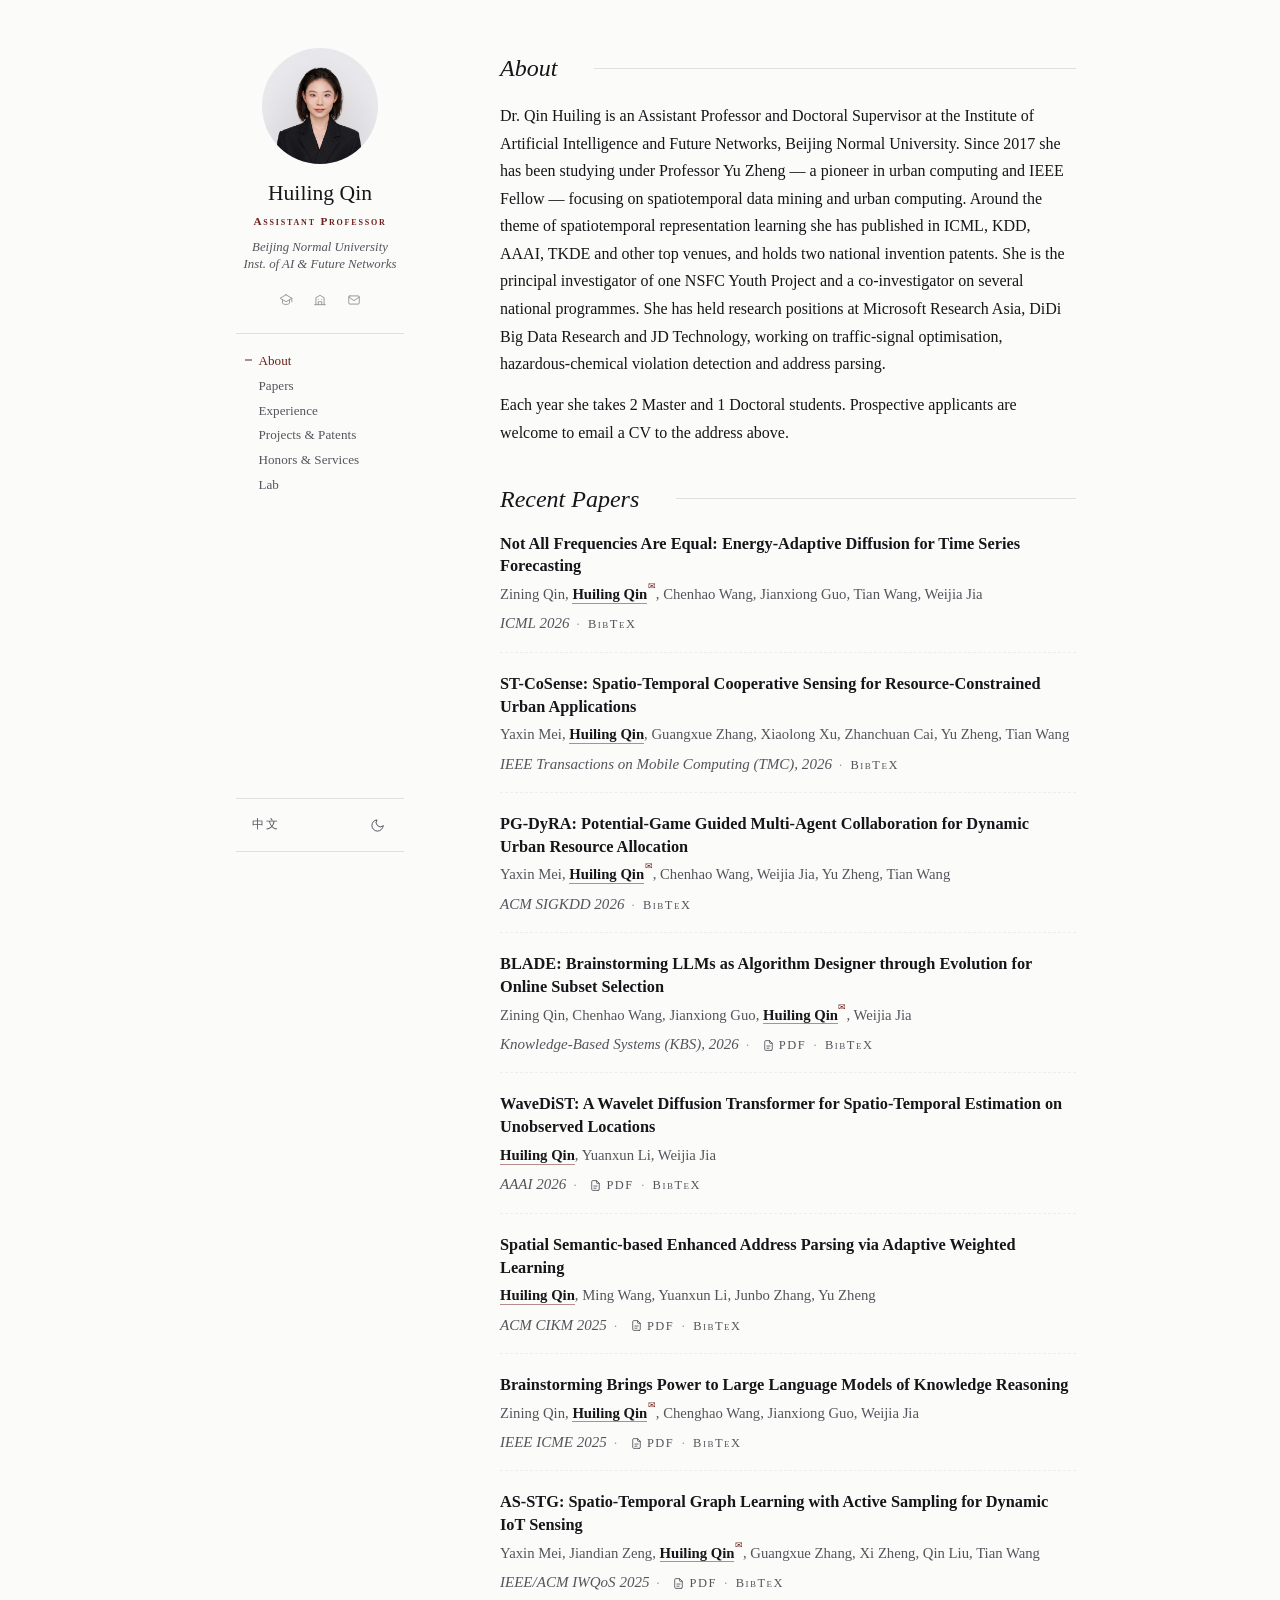
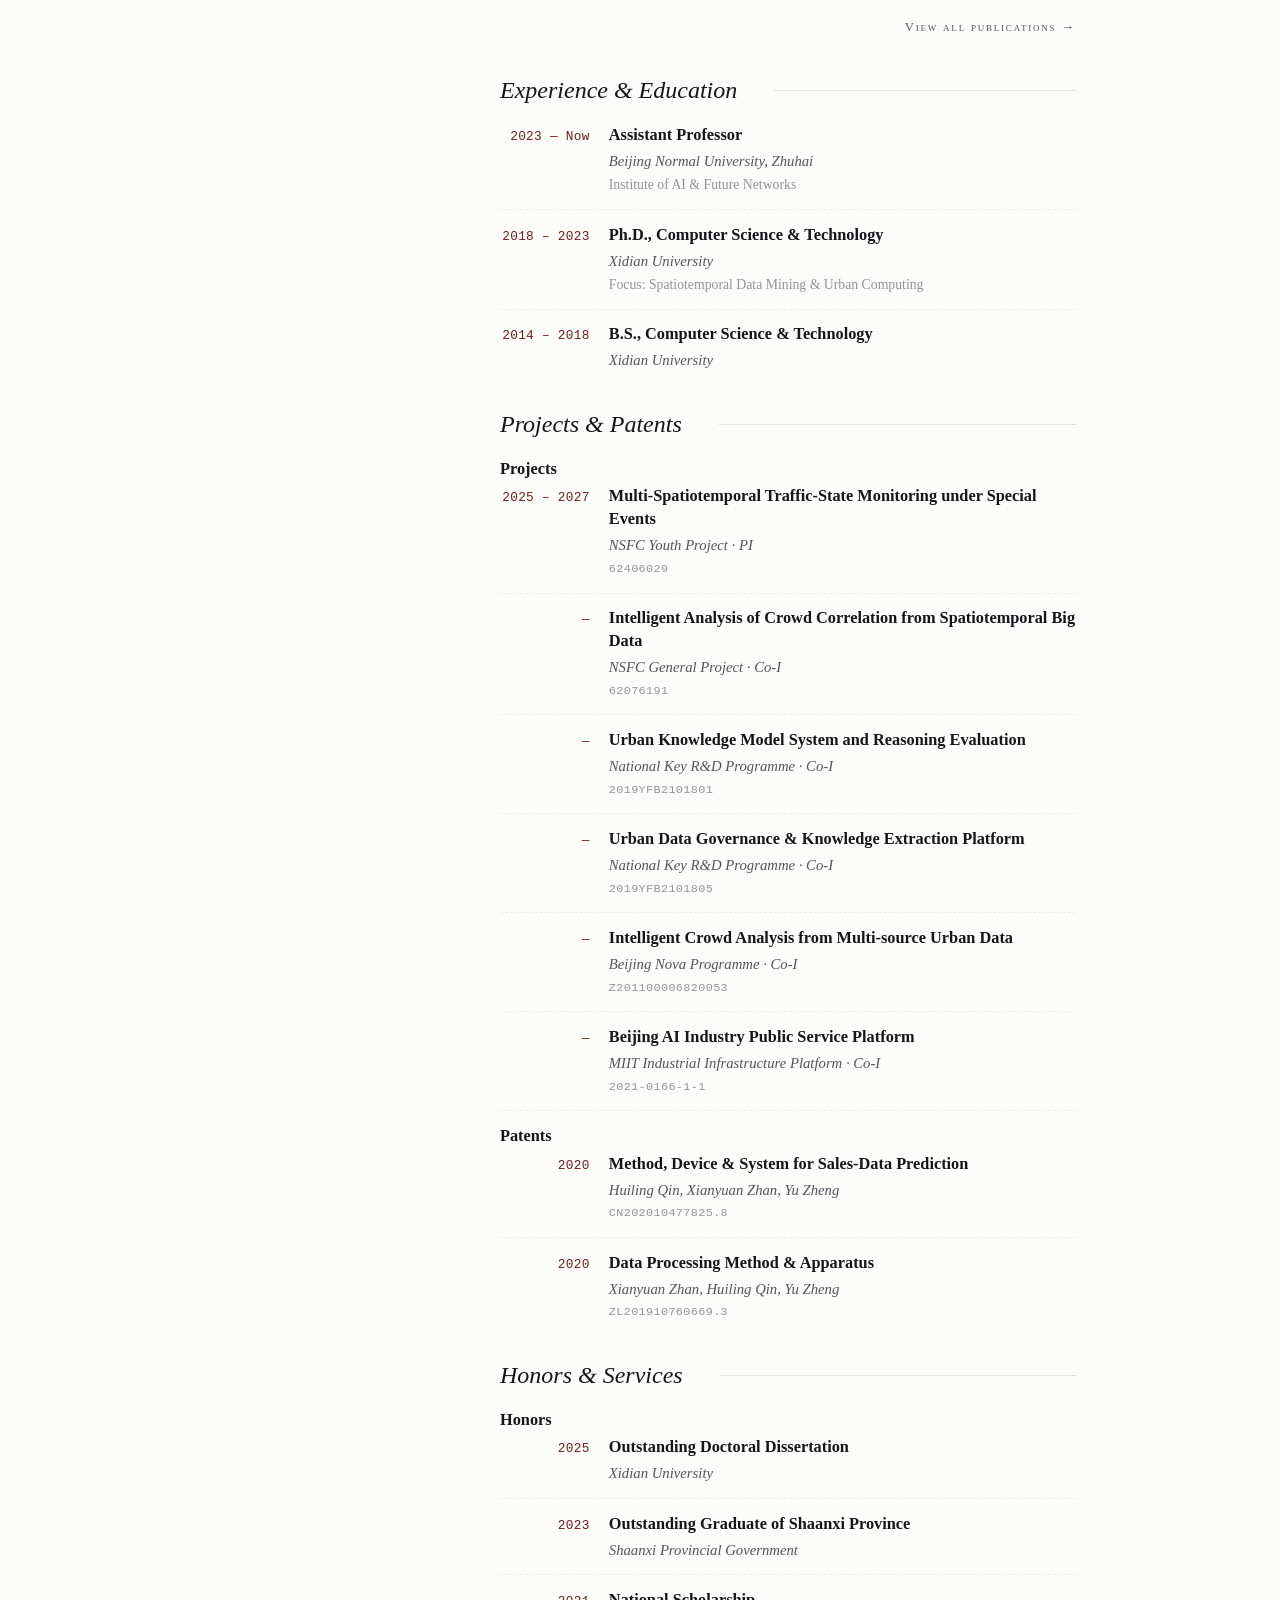
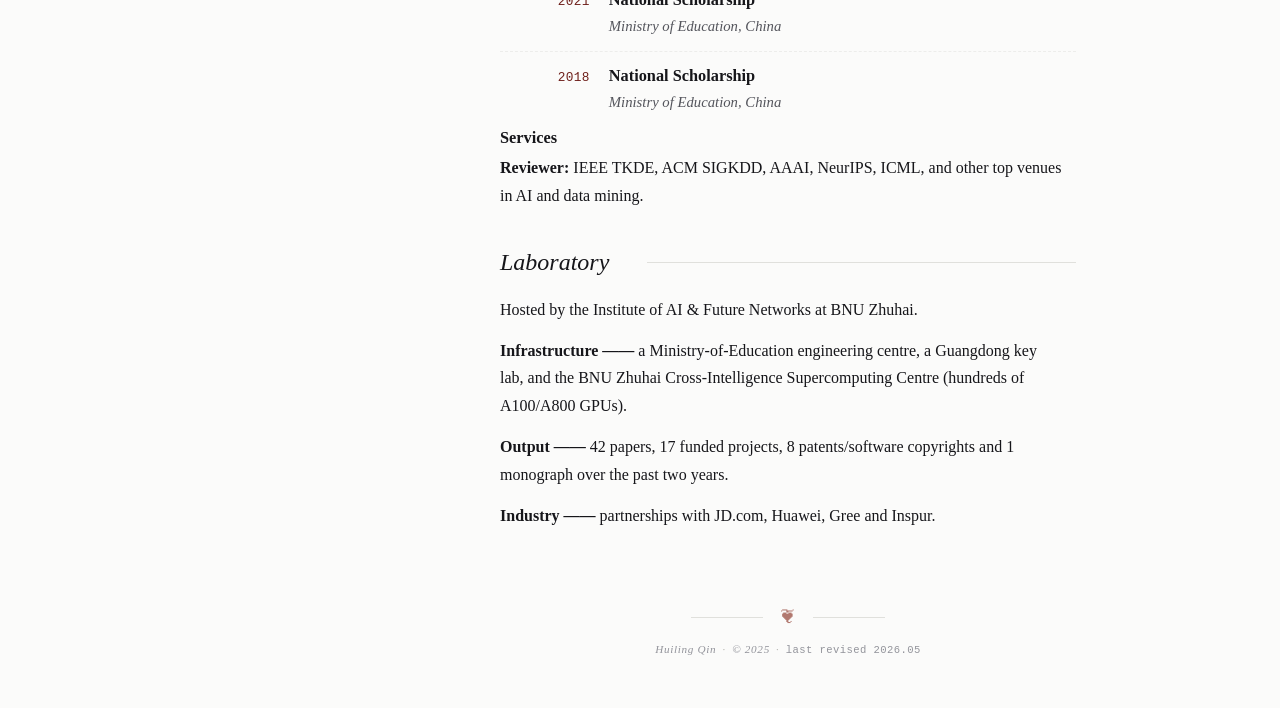
==== commit 2ddd4594: "update last revised date to 2026.05" ====
--- a/index.html
+++ b/index.html
@@ -623,7 +623,7 @@
                 <span class="dot">·</span>
                 <span>© 2025</span>
                 <span class="dot">·</span>
-                <span class="upd"><span lang="zh">最后更新</span><span lang="en">last revised</span> 2025.12</span>
+                <span class="upd"><span lang="zh">最后更新</span><span lang="en">last revised</span> 2026.05</span>
             </p>
         </footer>
 
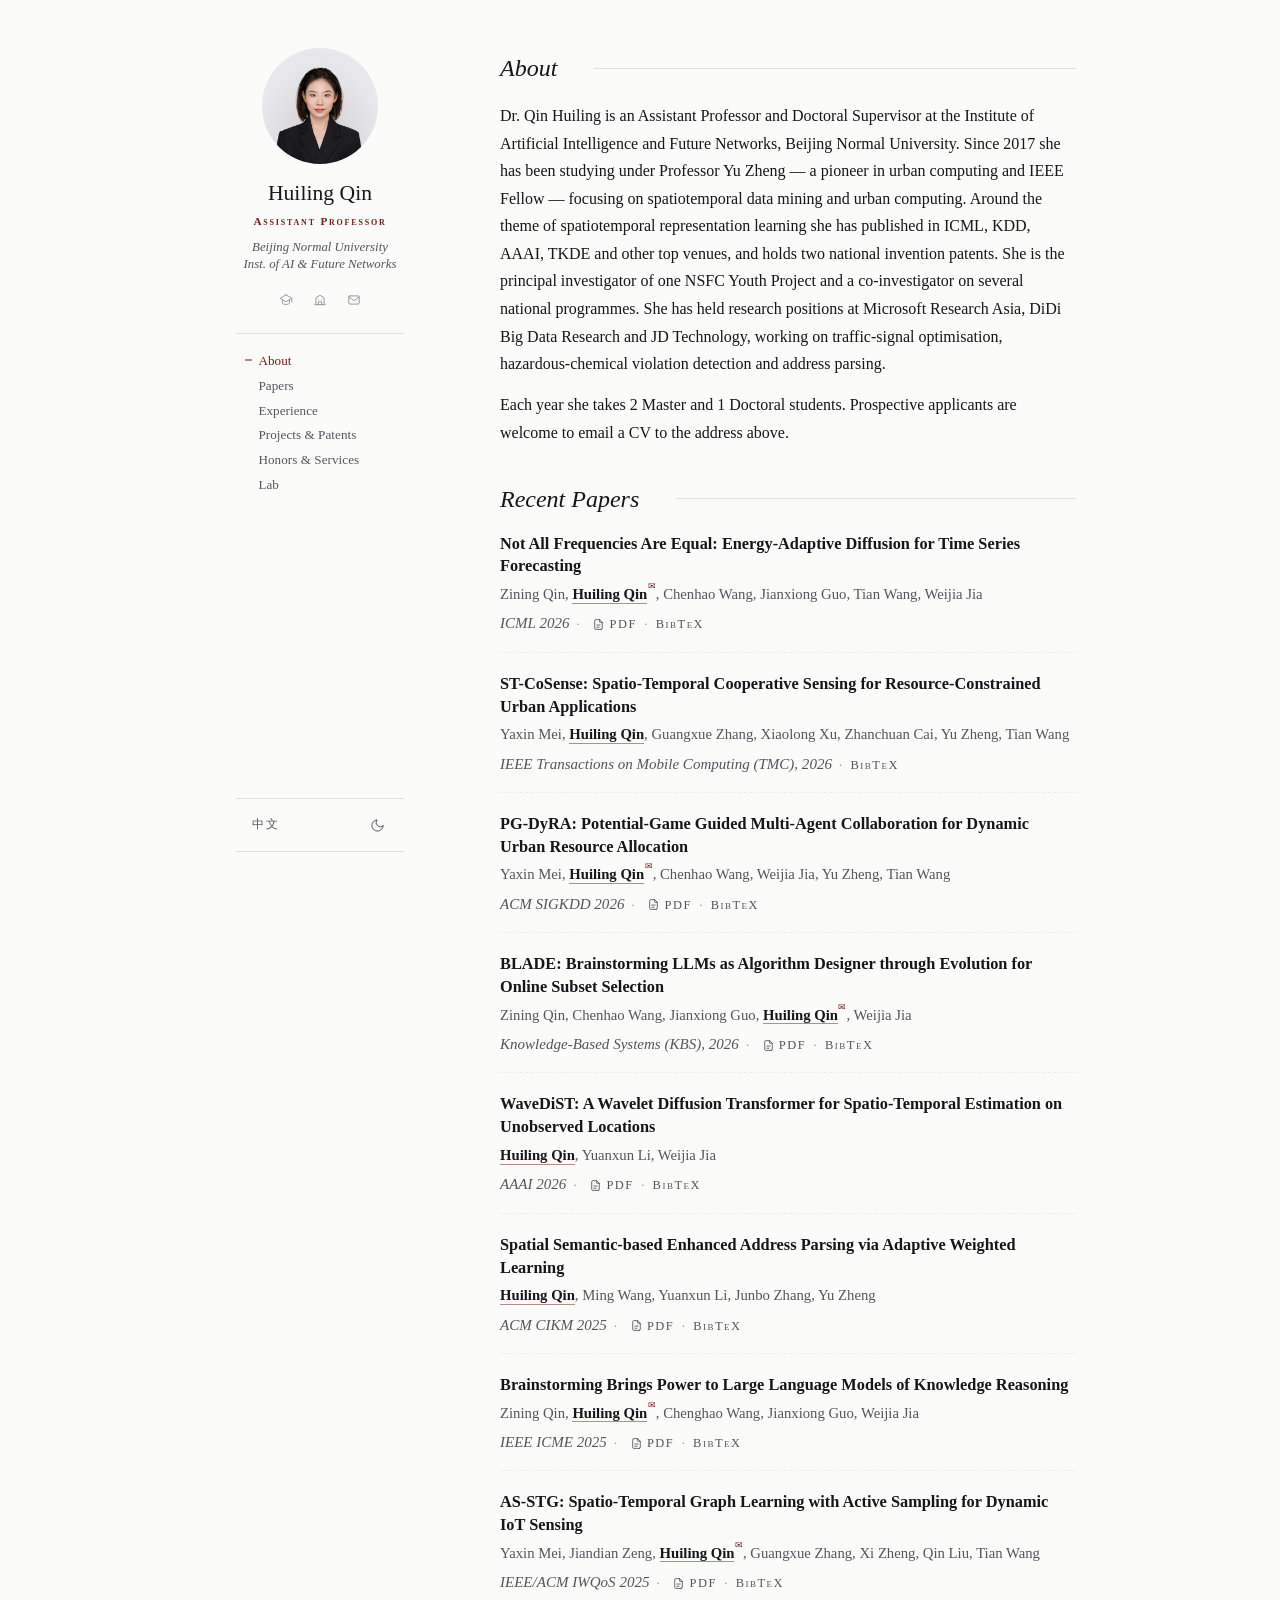
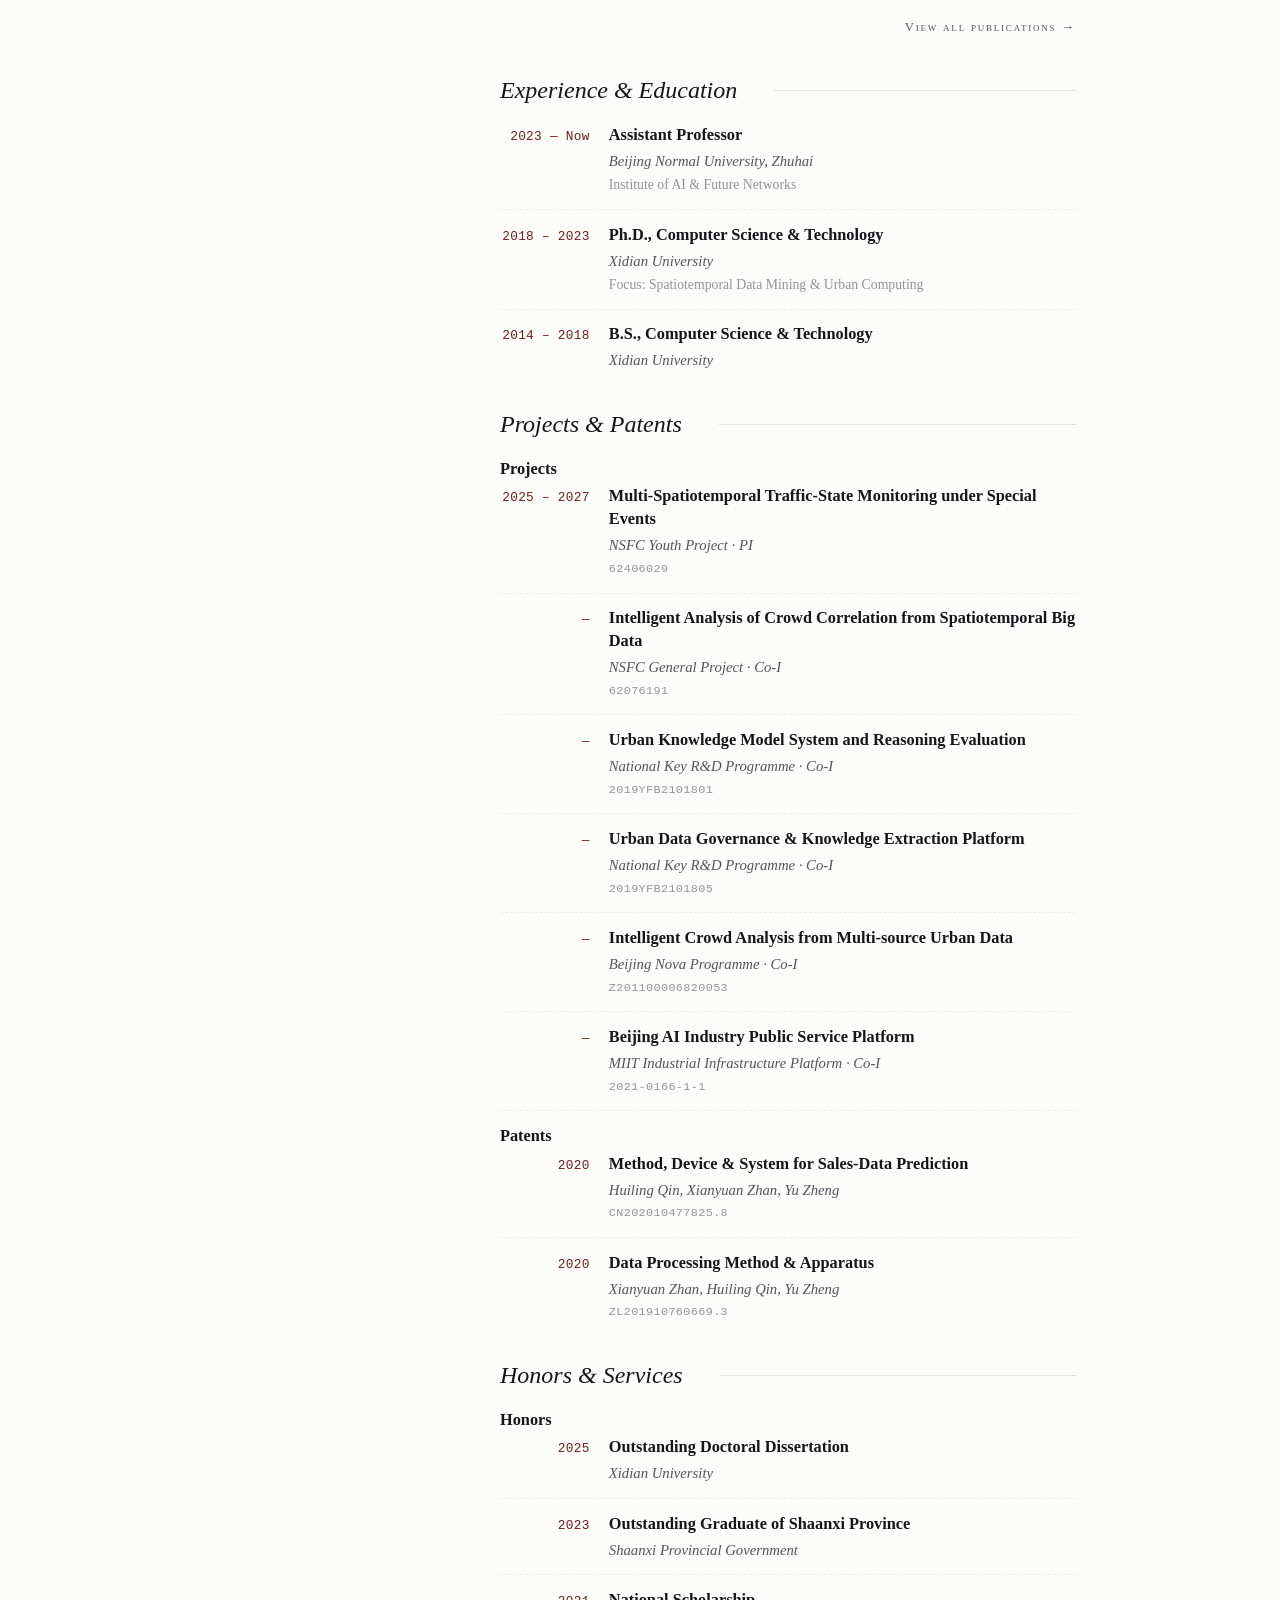
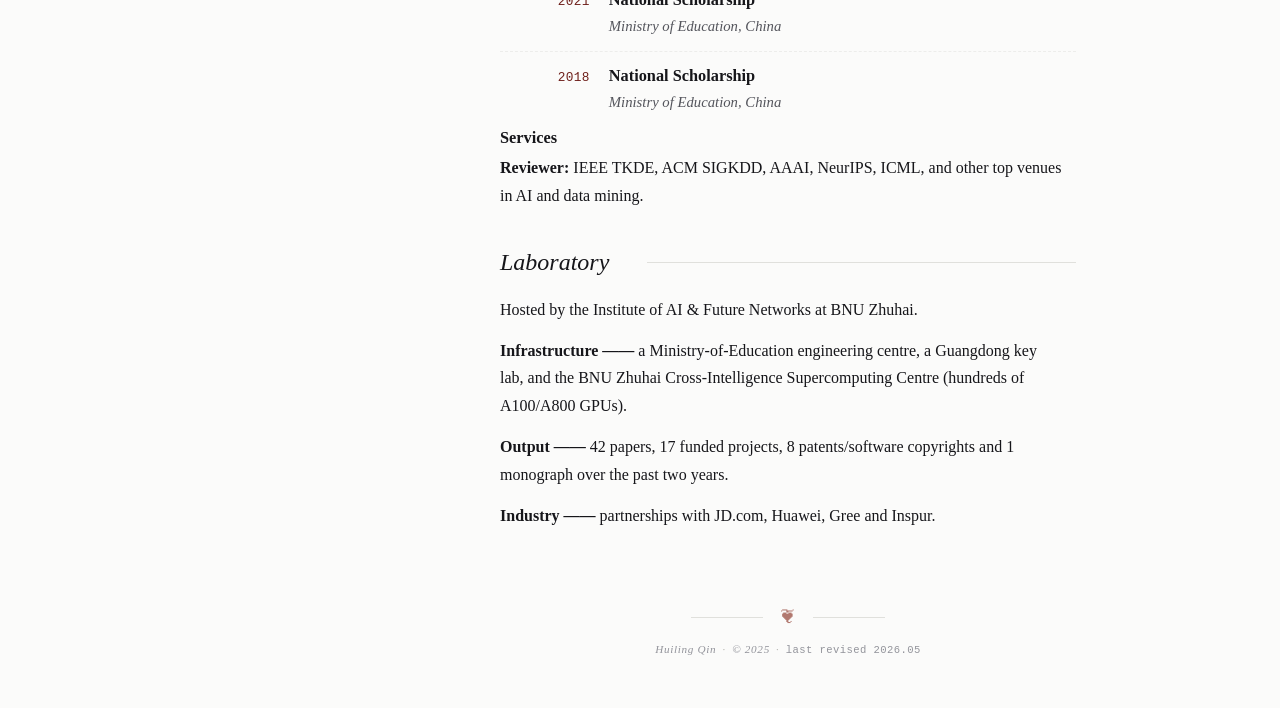
==== commit 526ea439: "pubs: add PDF links for ICML 2026 and KDD 2026 papers" ====
--- a/index.html
+++ b/index.html
@@ -213,6 +213,7 @@
                 <p class="authors">Zining Qin, <strong data-me>Huiling Qin</strong><sup data-cor>✉</sup>, Chenhao Wang, Jianxiong Guo, Tian Wang, Weijia Jia</p>
                 <p class="meta">
                     <em>ICML 2026</em>
+                    <a data-icon="pdf" href="assets/files/papers/qin2026frequency.pdf" target="_blank" rel="noopener">PDF</a>
                     <button data-bibtex type="button">BibTeX</button>
                 </p>
                 <div class="bibtex"><pre>@inproceedings{qin2026frequency,
@@ -243,6 +244,7 @@
                 <p class="authors">Yaxin Mei, <strong data-me>Huiling Qin</strong><sup data-cor>✉</sup>, Chenhao Wang, Weijia Jia, Yu Zheng, Tian Wang</p>
                 <p class="meta">
                     <em>ACM SIGKDD 2026</em>
+                    <a data-icon="pdf" href="assets/files/papers/mei2026pgdyra.pdf" target="_blank" rel="noopener">PDF</a>
                     <button data-bibtex type="button">BibTeX</button>
                 </p>
                 <div class="bibtex"><pre>@inproceedings{mei2026pgdyra,
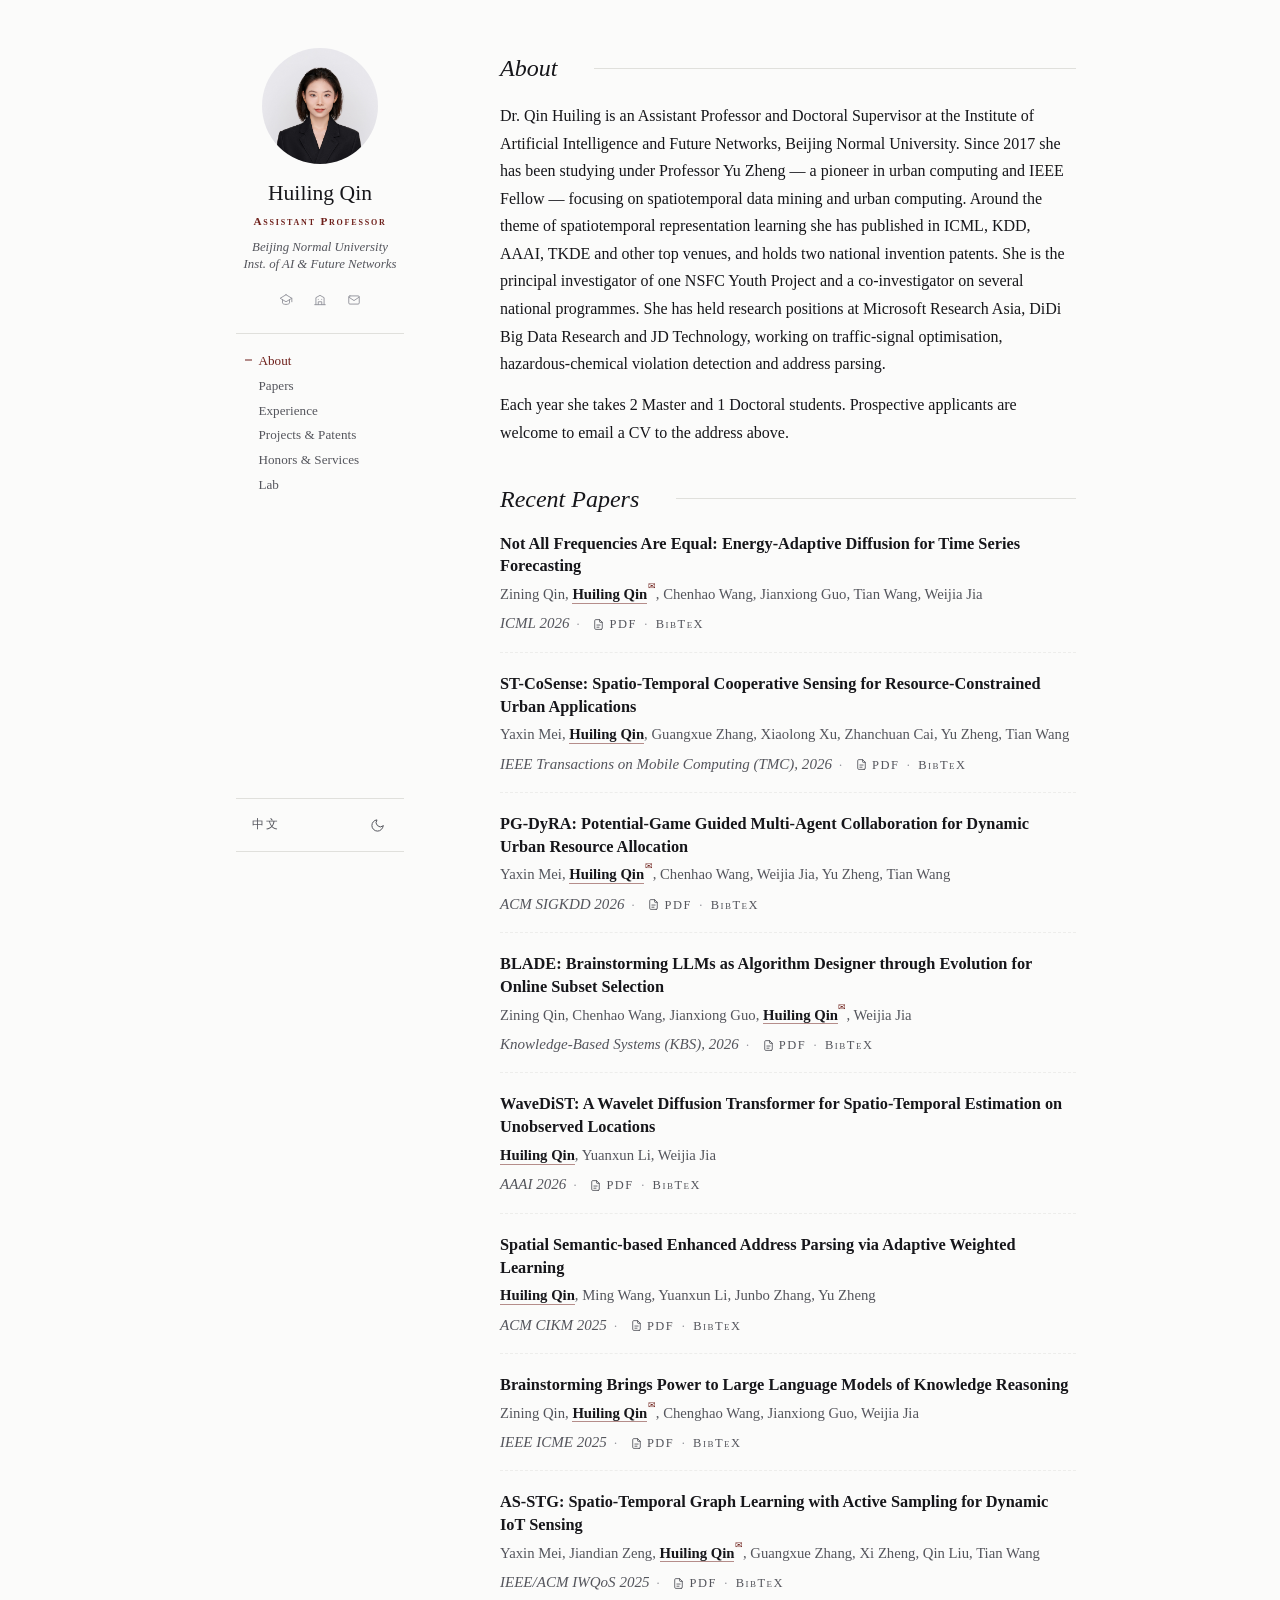
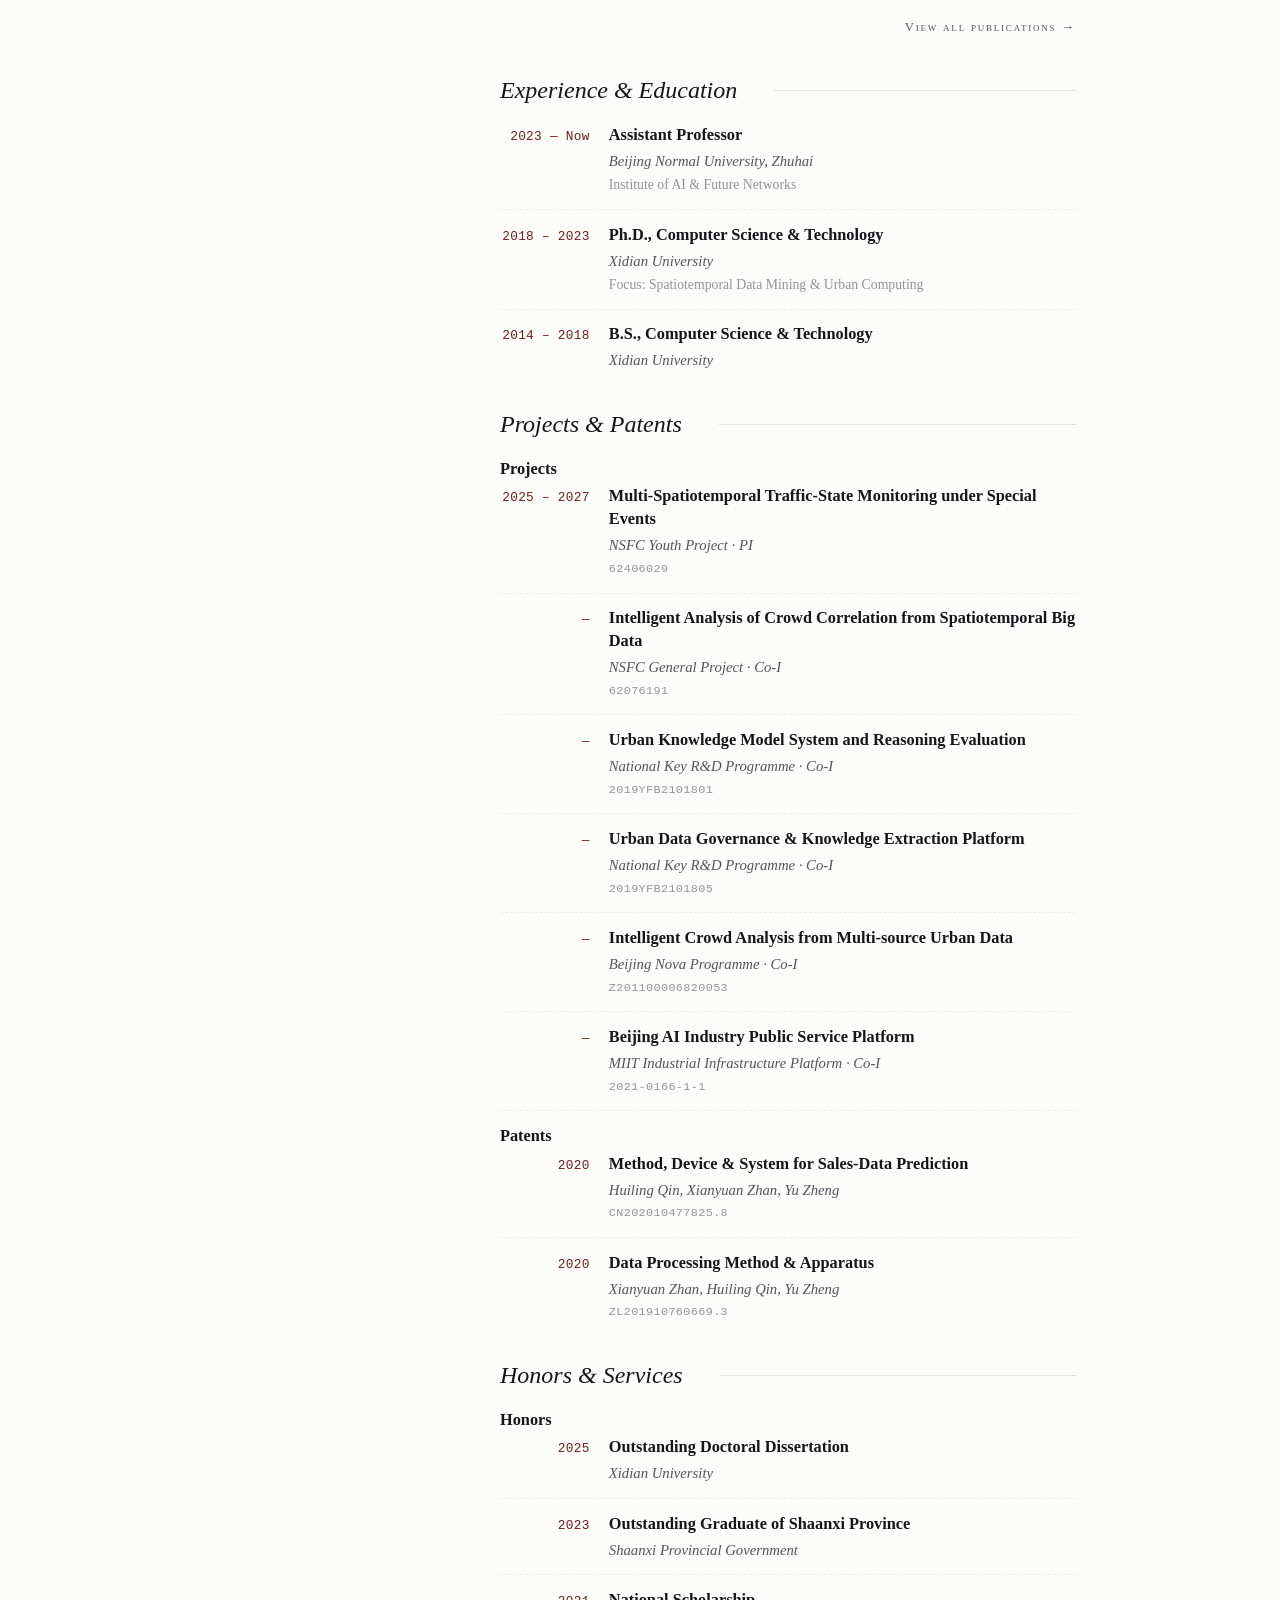
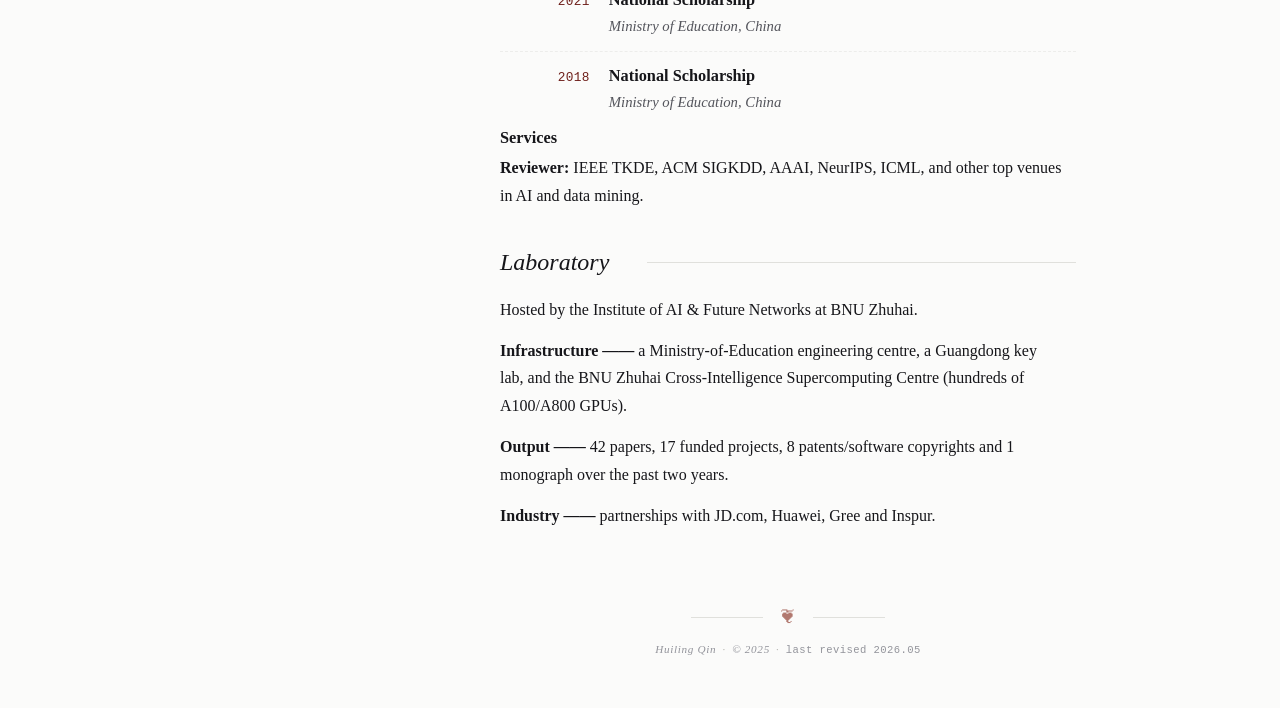
==== commit ca70caa9: "pubs: add IEEE link for ST-CoSense (TMC)" ====
--- a/index.html
+++ b/index.html
@@ -229,6 +229,7 @@
                 <p class="authors">Yaxin Mei, <strong data-me>Huiling Qin</strong>, Guangxue Zhang, Xiaolong Xu, Zhanchuan Cai, Yu Zheng, Tian Wang</p>
                 <p class="meta">
                     <em>IEEE Transactions on Mobile Computing (TMC), 2026</em>
+                    <a data-icon="pdf" href="https://ieeexplore.ieee.org/document/11537394" target="_blank" rel="noopener">PDF</a>
                     <button data-bibtex type="button">BibTeX</button>
                 </p>
                 <div class="bibtex"><pre>@article{mei2026stcosense,
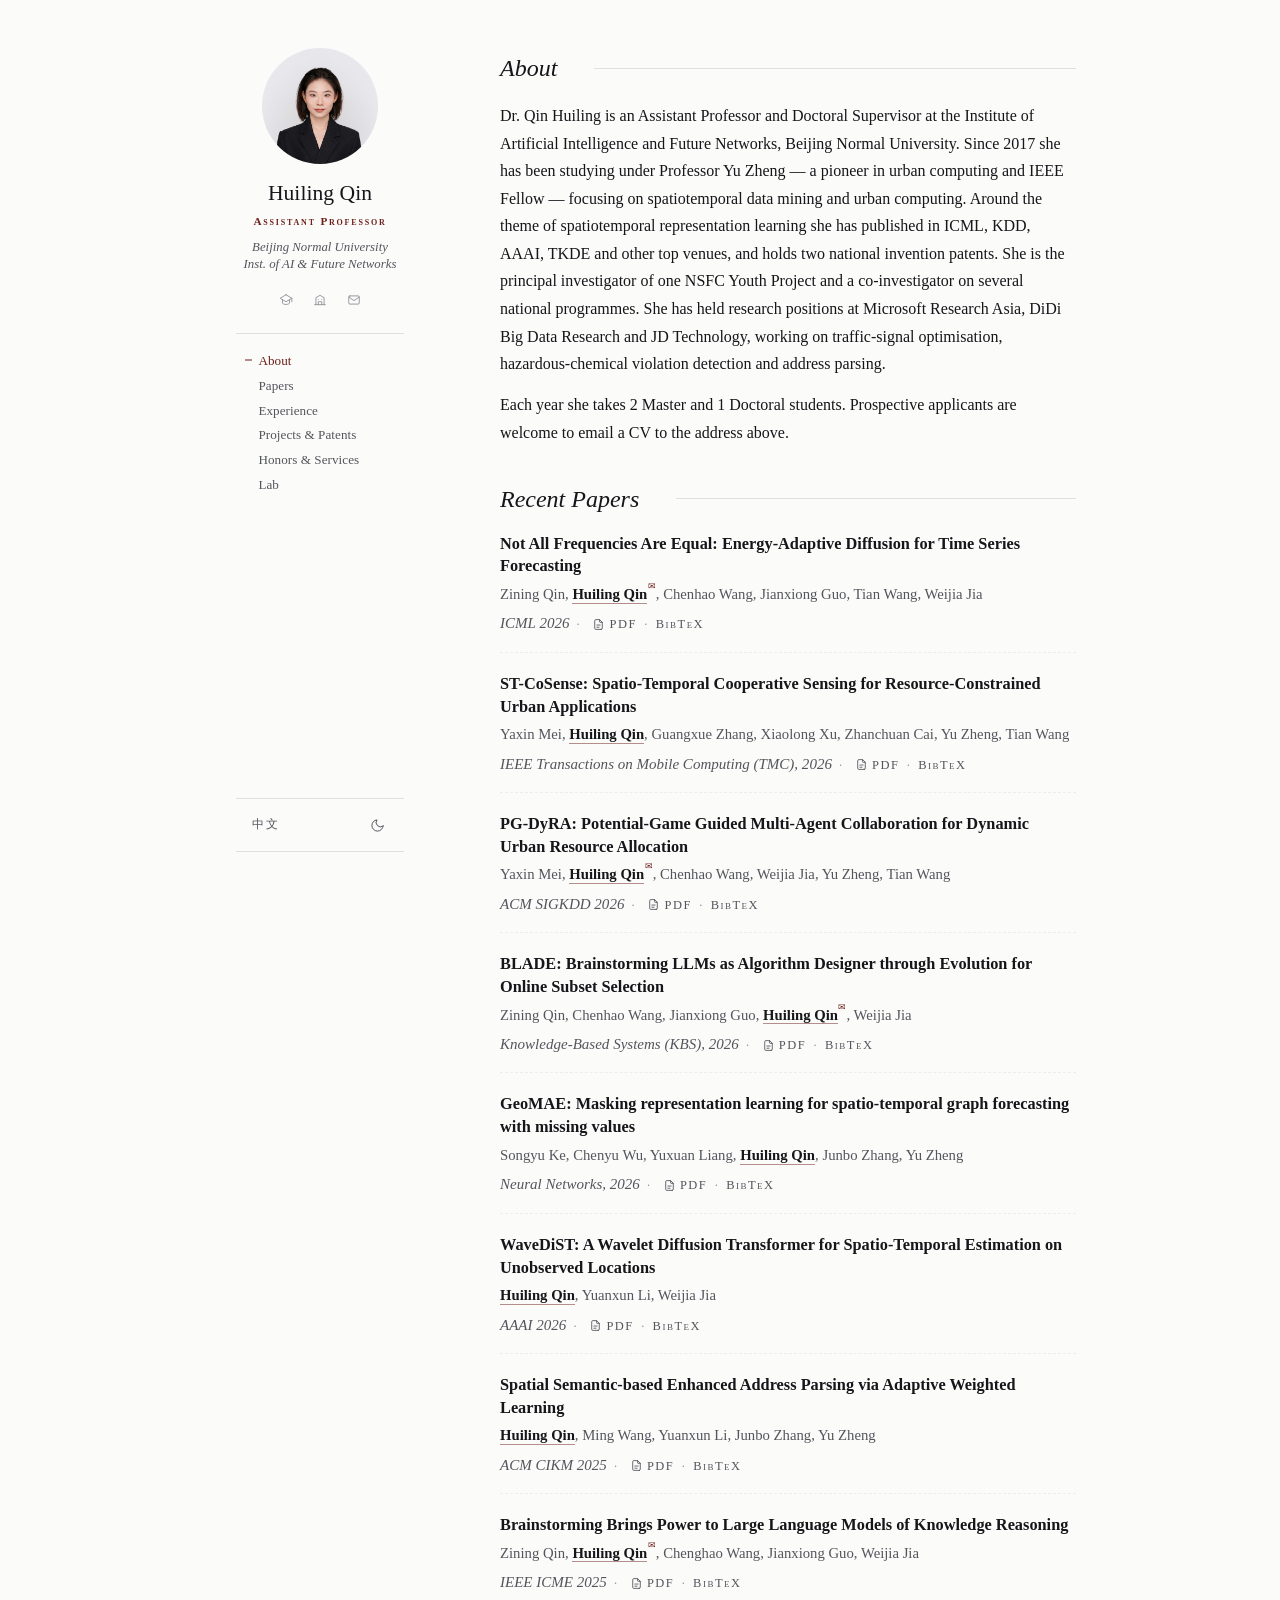
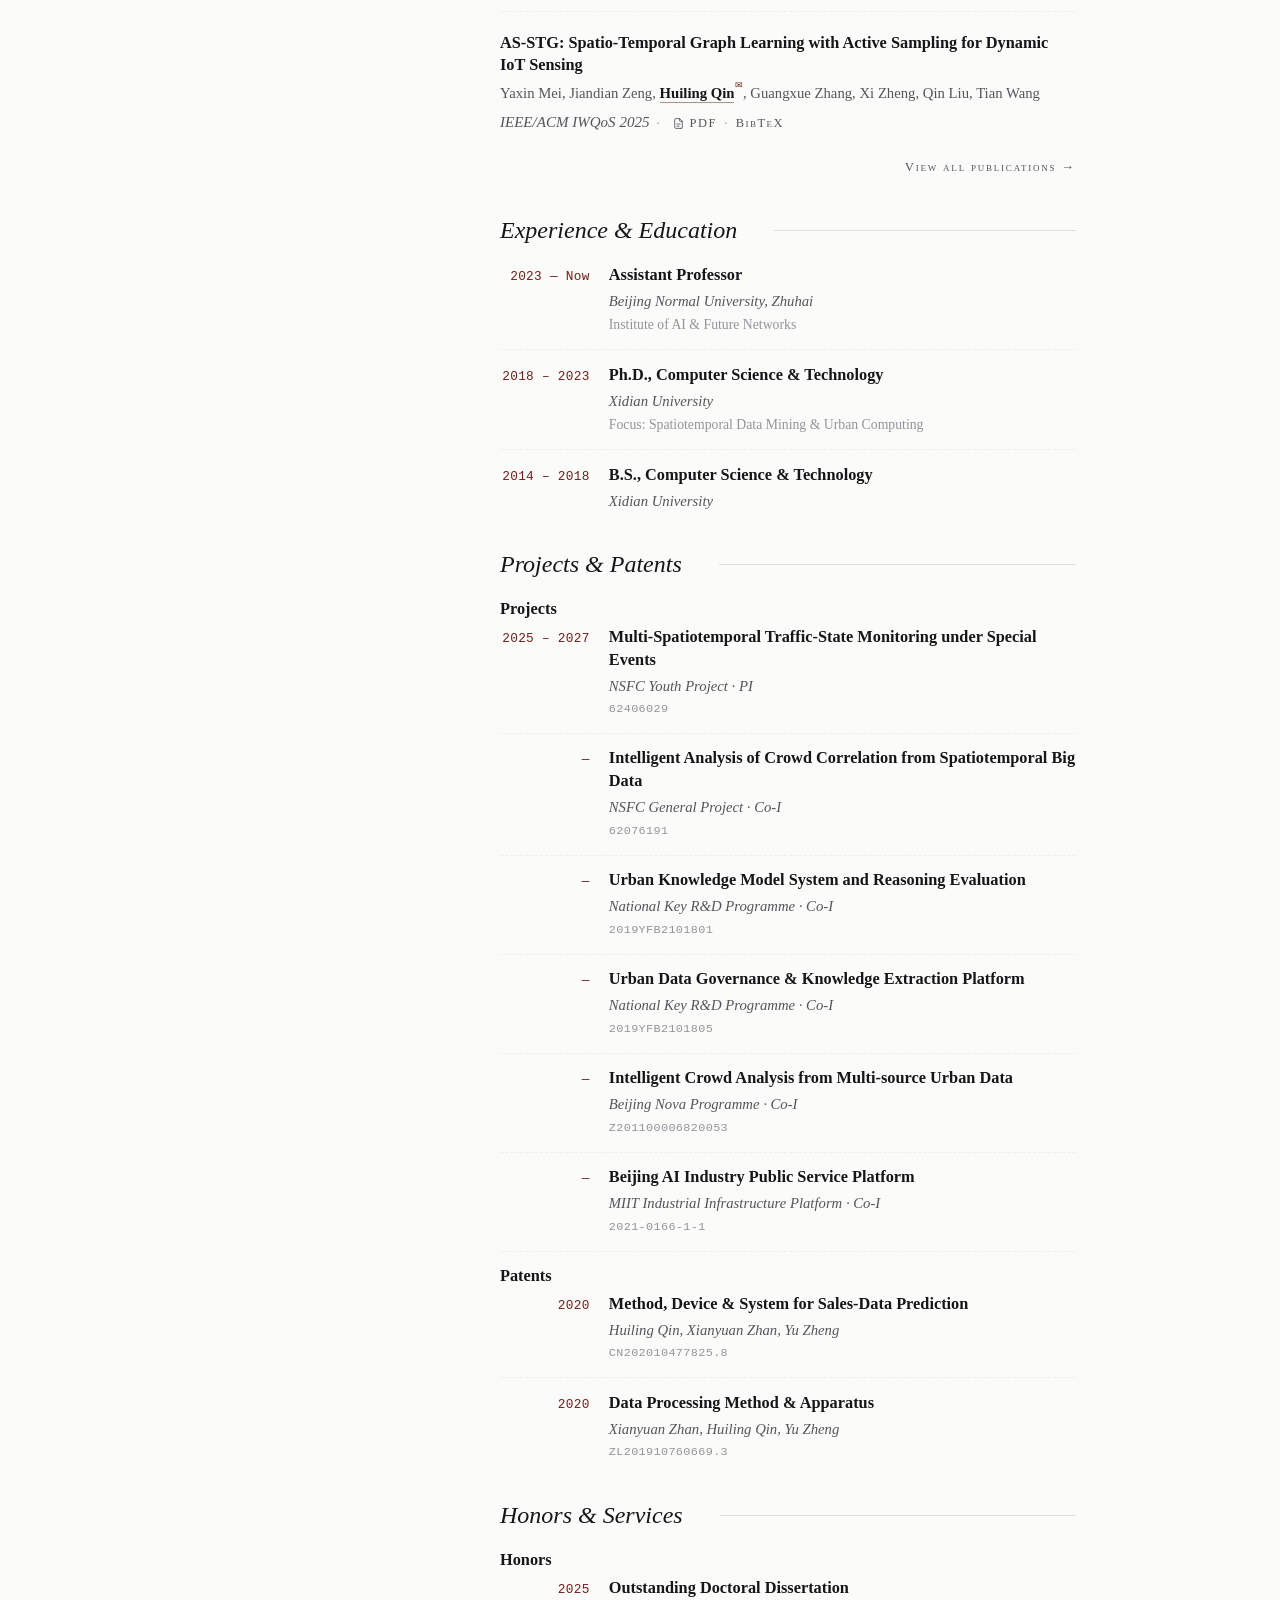
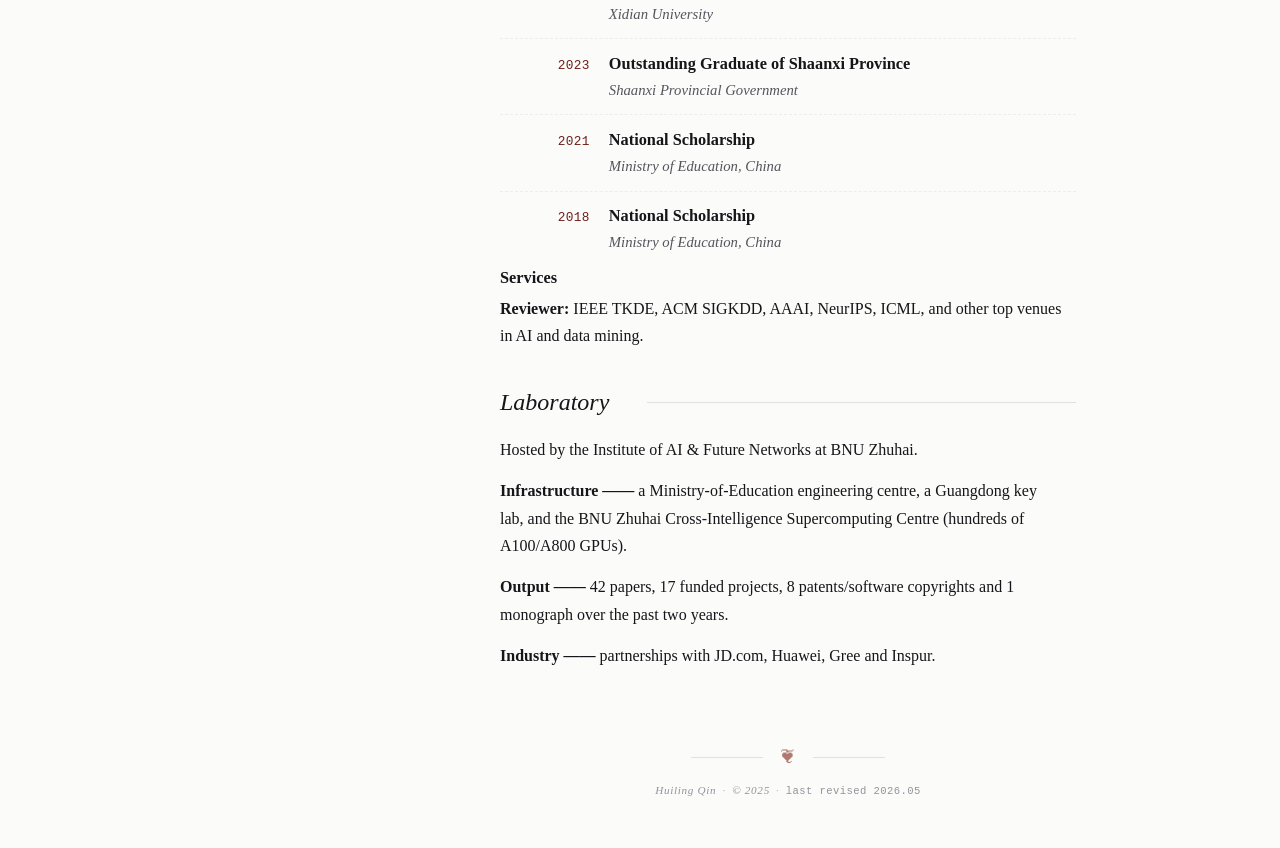
==== commit 54e18064: "pubs: add GeoMAE (Neural Networks 2026)" ====
--- a/index.html
+++ b/index.html
@@ -274,6 +274,25 @@
             </article>
 
             <article class="pub">
+                <h3>GeoMAE: Masking representation learning for spatio-temporal graph forecasting with missing values</h3>
+                <p class="authors">Songyu Ke, Chenyu Wu, Yuxuan Liang, <strong data-me>Huiling Qin</strong>, Junbo Zhang, Yu Zheng</p>
+                <p class="meta">
+                    <em>Neural Networks, 2026</em>
+                    <a data-icon="pdf" href="assets/files/papers/ke2026geormae.pdf" target="_blank" rel="noopener">PDF</a>
+                    <button data-bibtex type="button">BibTeX</button>
+                </p>
+                <div class="bibtex"><pre>@article{ke2026geormae,
+  title   = {GeoMAE: Masking representation learning for spatio-temporal graph forecasting with missing values},
+  author  = {Ke, Songyu and Wu, Chenyu and Liang, Yuxuan and Qin, Huiling and Zhang, Junbo and Zheng, Yu},
+  journal = {Neural Networks},
+  volume  = {202},
+  pages   = {108986},
+  year    = {2026},
+  doi     = {10.1016/j.neunet.2026.108986}
+}</pre></div>
+            </article>
+
+            <article class="pub">
                 <h3>WaveDiST: A Wavelet Diffusion Transformer for Spatio-Temporal Estimation on Unobserved Locations</h3>
                 <p class="authors"><strong data-me>Huiling Qin</strong>, Yuanxun Li, Weijia Jia</p>
                 <p class="meta">
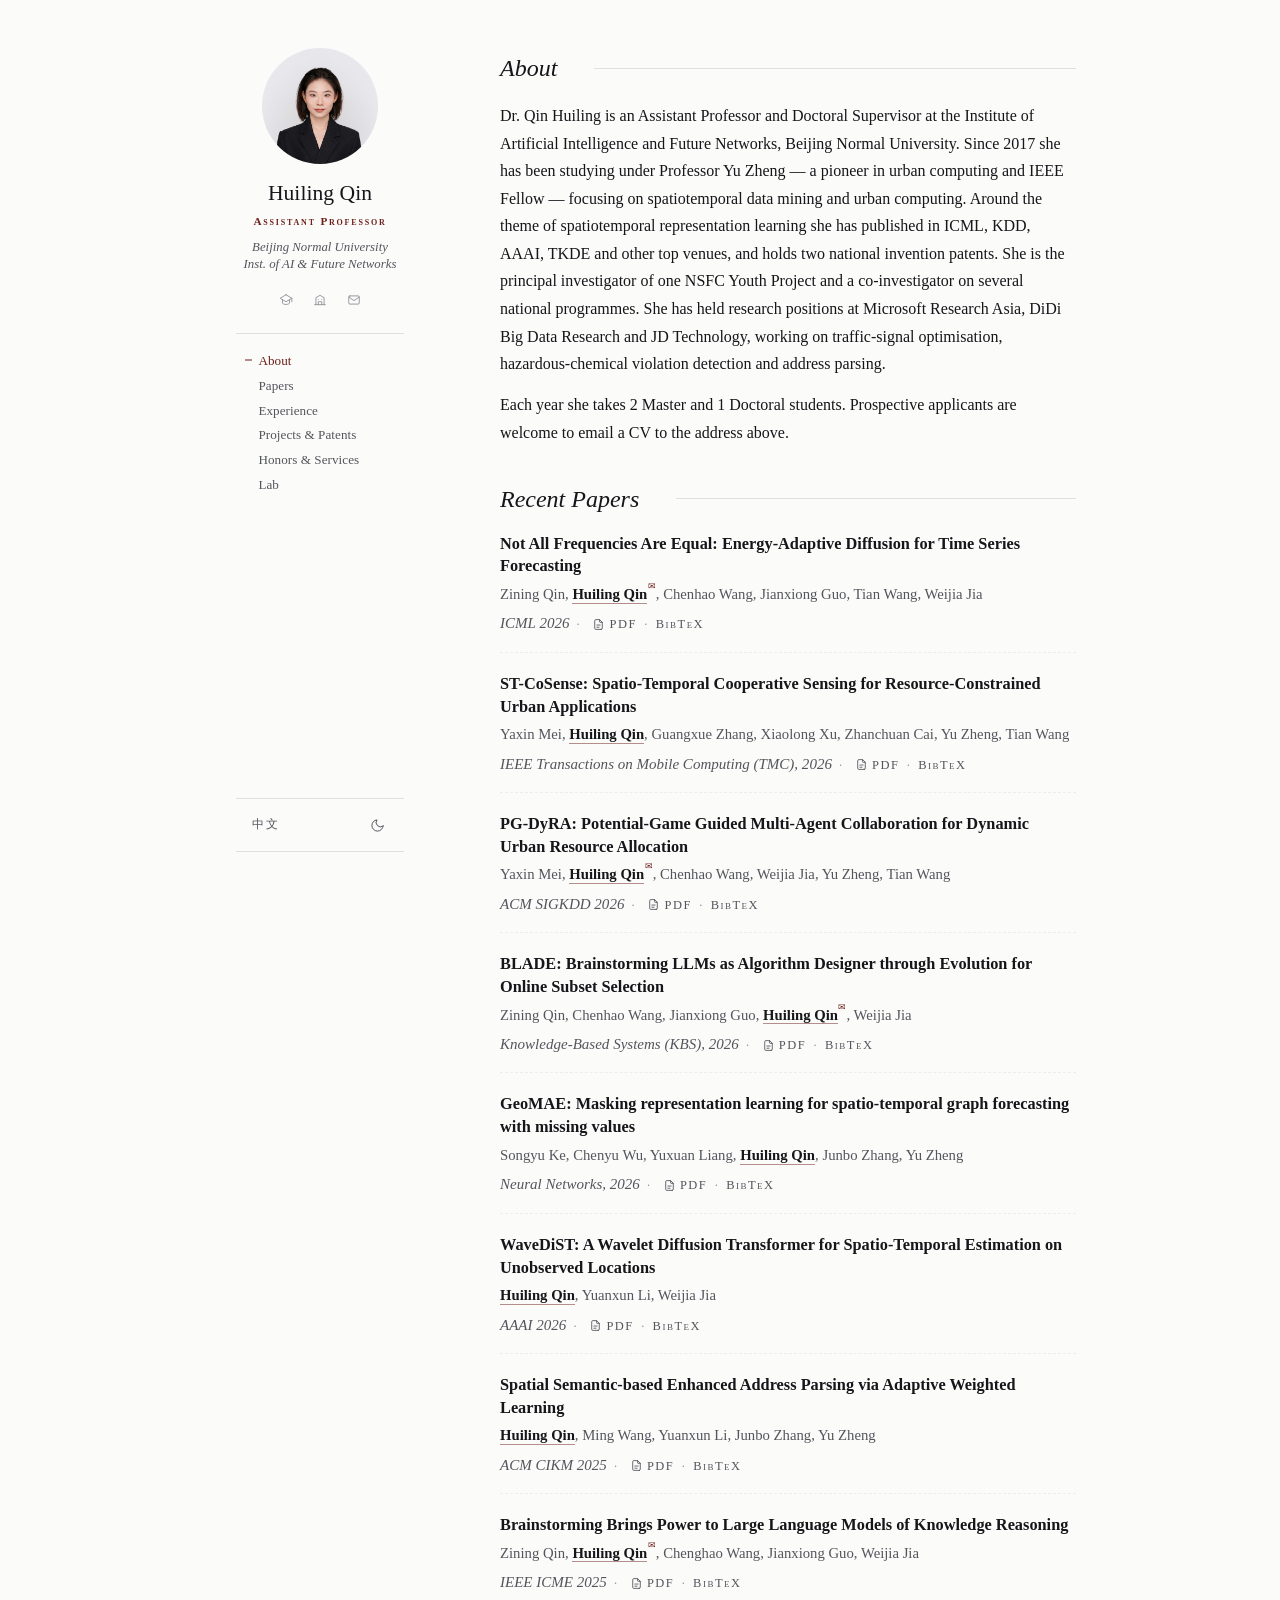
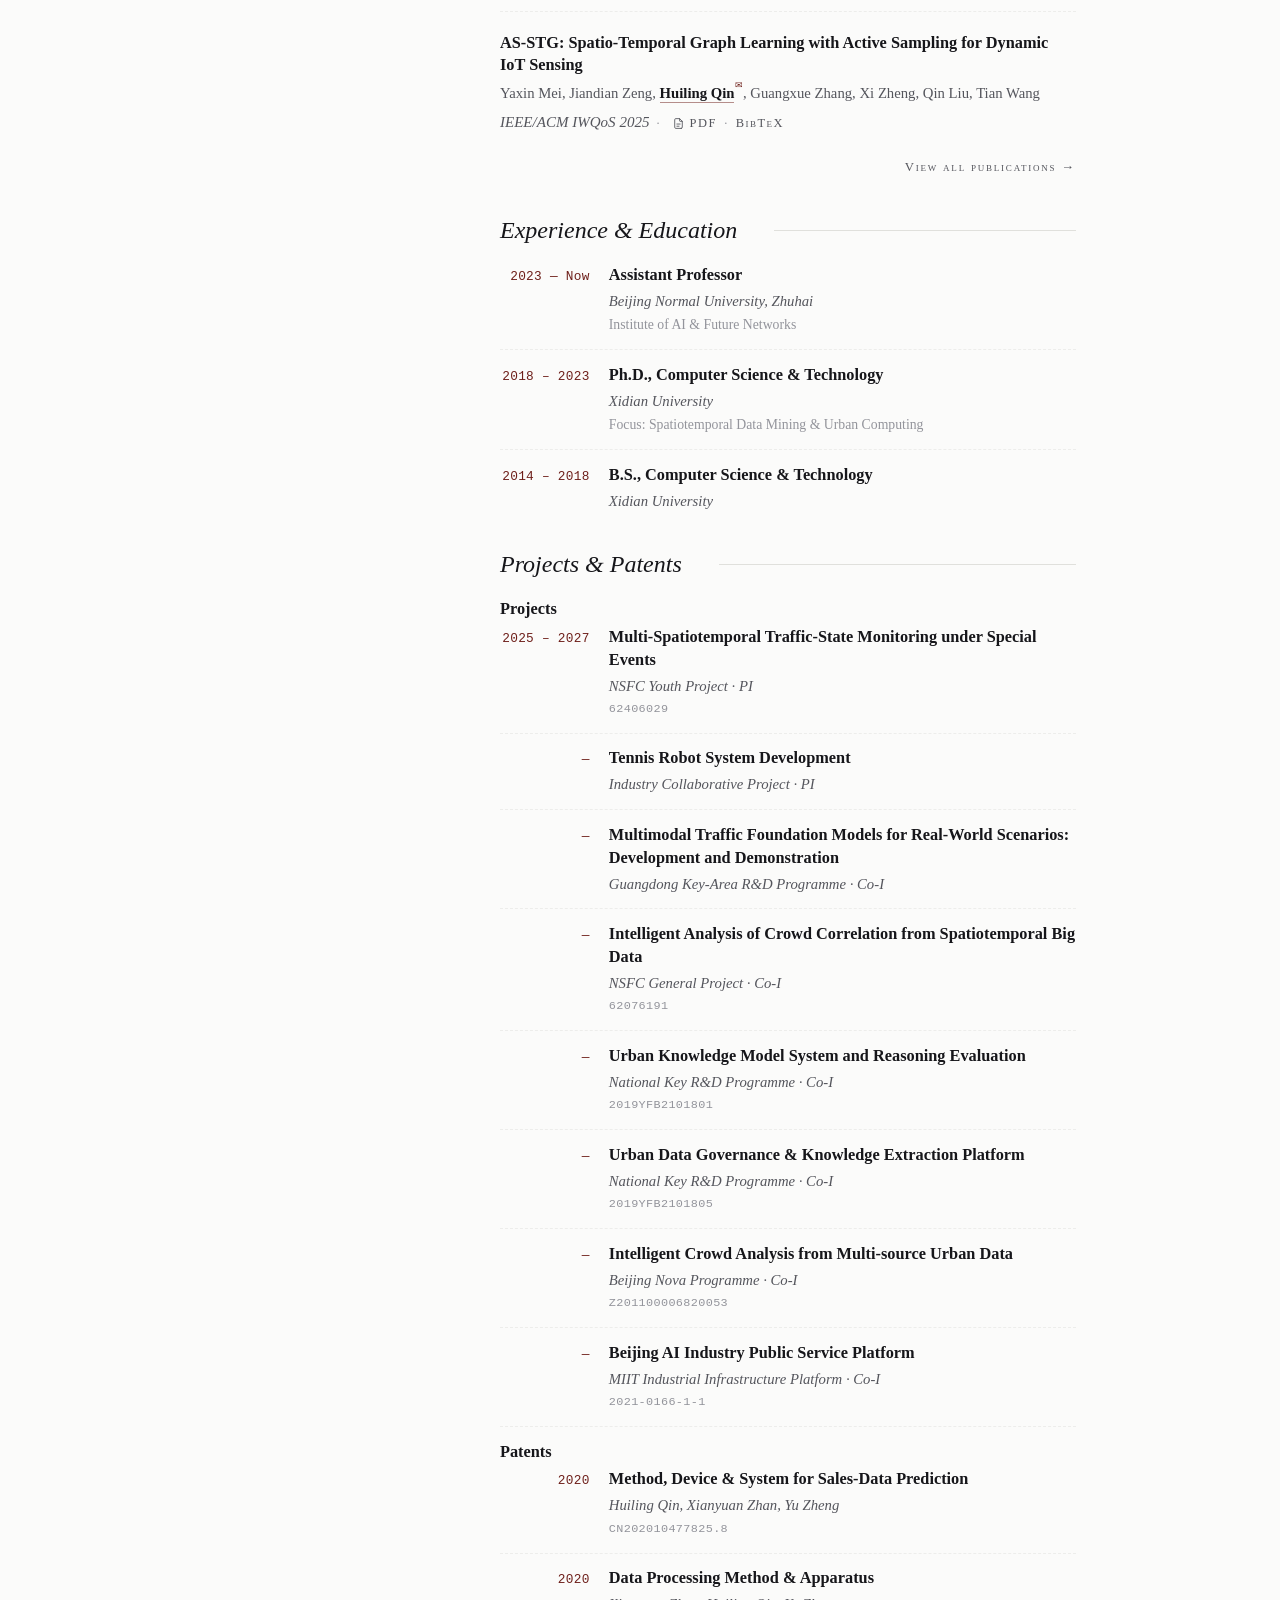
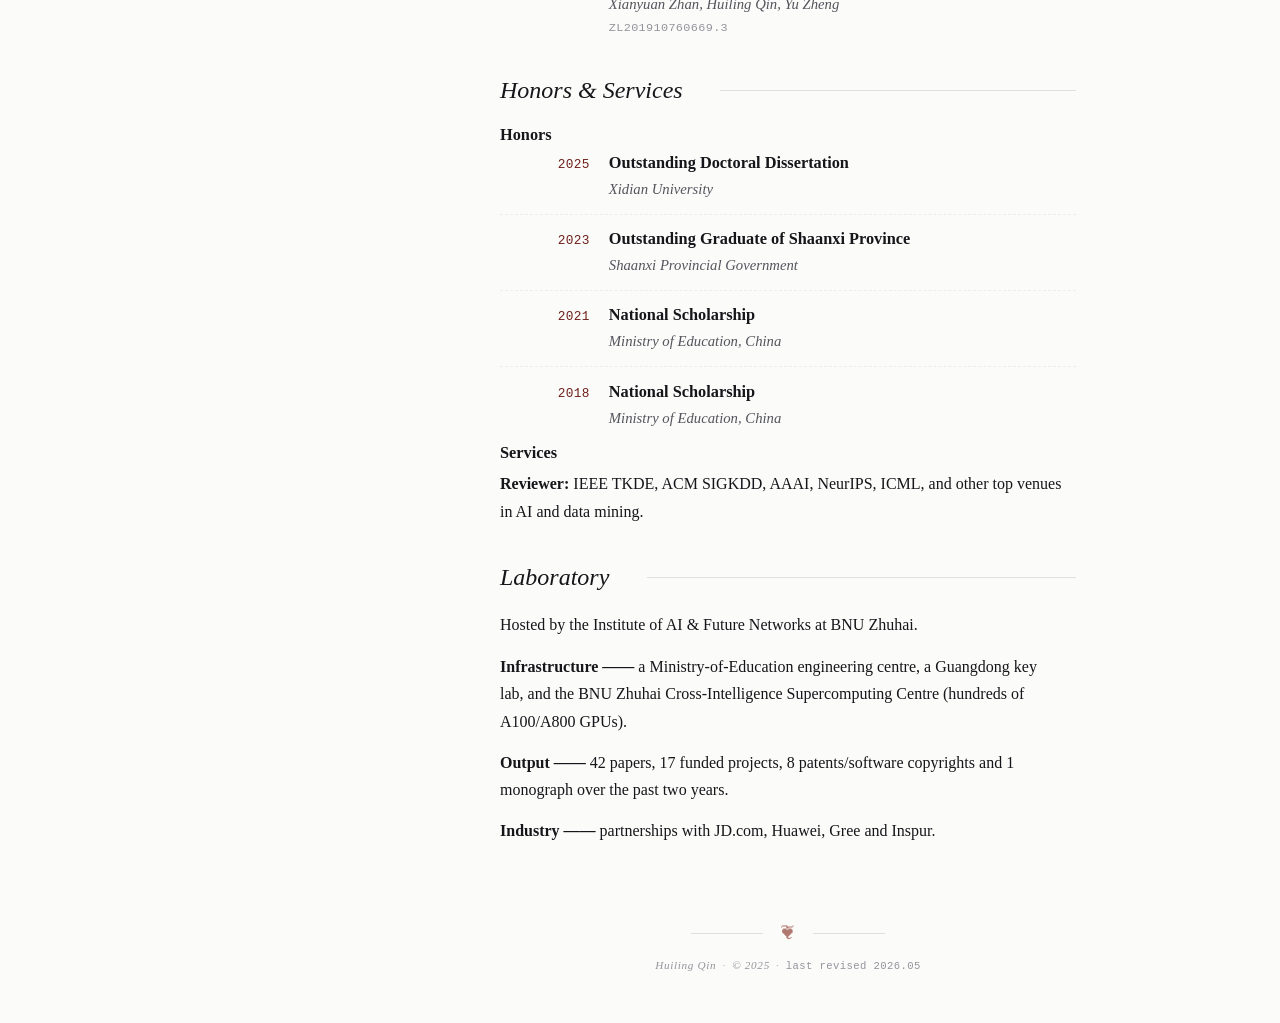
==== commit 376bed2e: "projects: add tennis robot industry project (PI) and Guangdong Key-Area R&D (Co-I)" ====
--- a/index.html
+++ b/index.html
@@ -366,7 +366,7 @@
                 <p class="authors"><strong data-me>Huiling Qin</strong>, Xianyuan Zhan, Yuanxun Li, Yu Zheng</p>
                 <p class="meta">
                     <em>ECAI 2024</em>
-                    <a data-icon="pdf" href="https://arxiv.org/pdf/2312.16892v1" target="_blank" rel="noopener">PDF</a>
+                    <a data-icon="pdf" href="assets/files/papers/qin2024flexssl.pdf" target="_blank" rel="noopener">PDF</a>
                     <button data-bibtex type="button">BibTeX</button>
                 </p>
                 <div class="bibtex"><pre>@inproceedings{DBLP:conf/ecai/QinZL024,
@@ -387,7 +387,7 @@
                 <p class="authors"><strong data-me>Huiling Qin</strong>, Xianyuan Zhan, Yu Zheng</p>
                 <p class="meta">
                     <em>IEEE TKDE 2022</em>
-                    <a data-icon="pdf" href="https://arxiv.org/pdf/2105.14476" target="_blank" rel="noopener">PDF</a>
+                    <a data-icon="pdf" href="assets/files/papers/qin2022cscad.pdf" target="_blank" rel="noopener">PDF</a>
                     <button data-bibtex type="button">BibTeX</button>
                 </p>
                 <div class="bibtex"><pre>@article{DBLP:journals/tkde/QinZZ23,
@@ -503,6 +503,22 @@
                     <h3><span lang="zh">基于多时空关系的特殊事件下交通状态监测预警研究</span><span lang="en">Multi-Spatiotemporal Traffic-State Monitoring under Special Events</span></h3>
                     <p class="sub"><span lang="zh">国家自然科学基金青年项目 · 主持</span><span lang="en">NSFC Youth Project · PI</span></p>
                     <p class="tag">62406029</p>
+                </div>
+            </article>
+
+            <article class="entry">
+                <p class="when">—</p>
+                <div class="what">
+                    <h3><span lang="zh">网球机器人系统研发</span><span lang="en">Tennis Robot System Development</span></h3>
+                    <p class="sub"><span lang="zh">企业合作横向项目 · 主持</span><span lang="en">Industry Collaborative Project · PI</span></p>
+                </div>
+            </article>
+
+            <article class="entry">
+                <p class="when">—</p>
+                <div class="what">
+                    <h3><span lang="zh">面向真实场景的多模态交通大模型研发与应用示范</span><span lang="en">Multimodal Traffic Foundation Models for Real-World Scenarios: Development and Demonstration</span></h3>
+                    <p class="sub"><span lang="zh">广东省重点领域研发计划 · 参研</span><span lang="en">Guangdong Key-Area R&amp;D Programme · Co-I</span></p>
                 </div>
             </article>
 
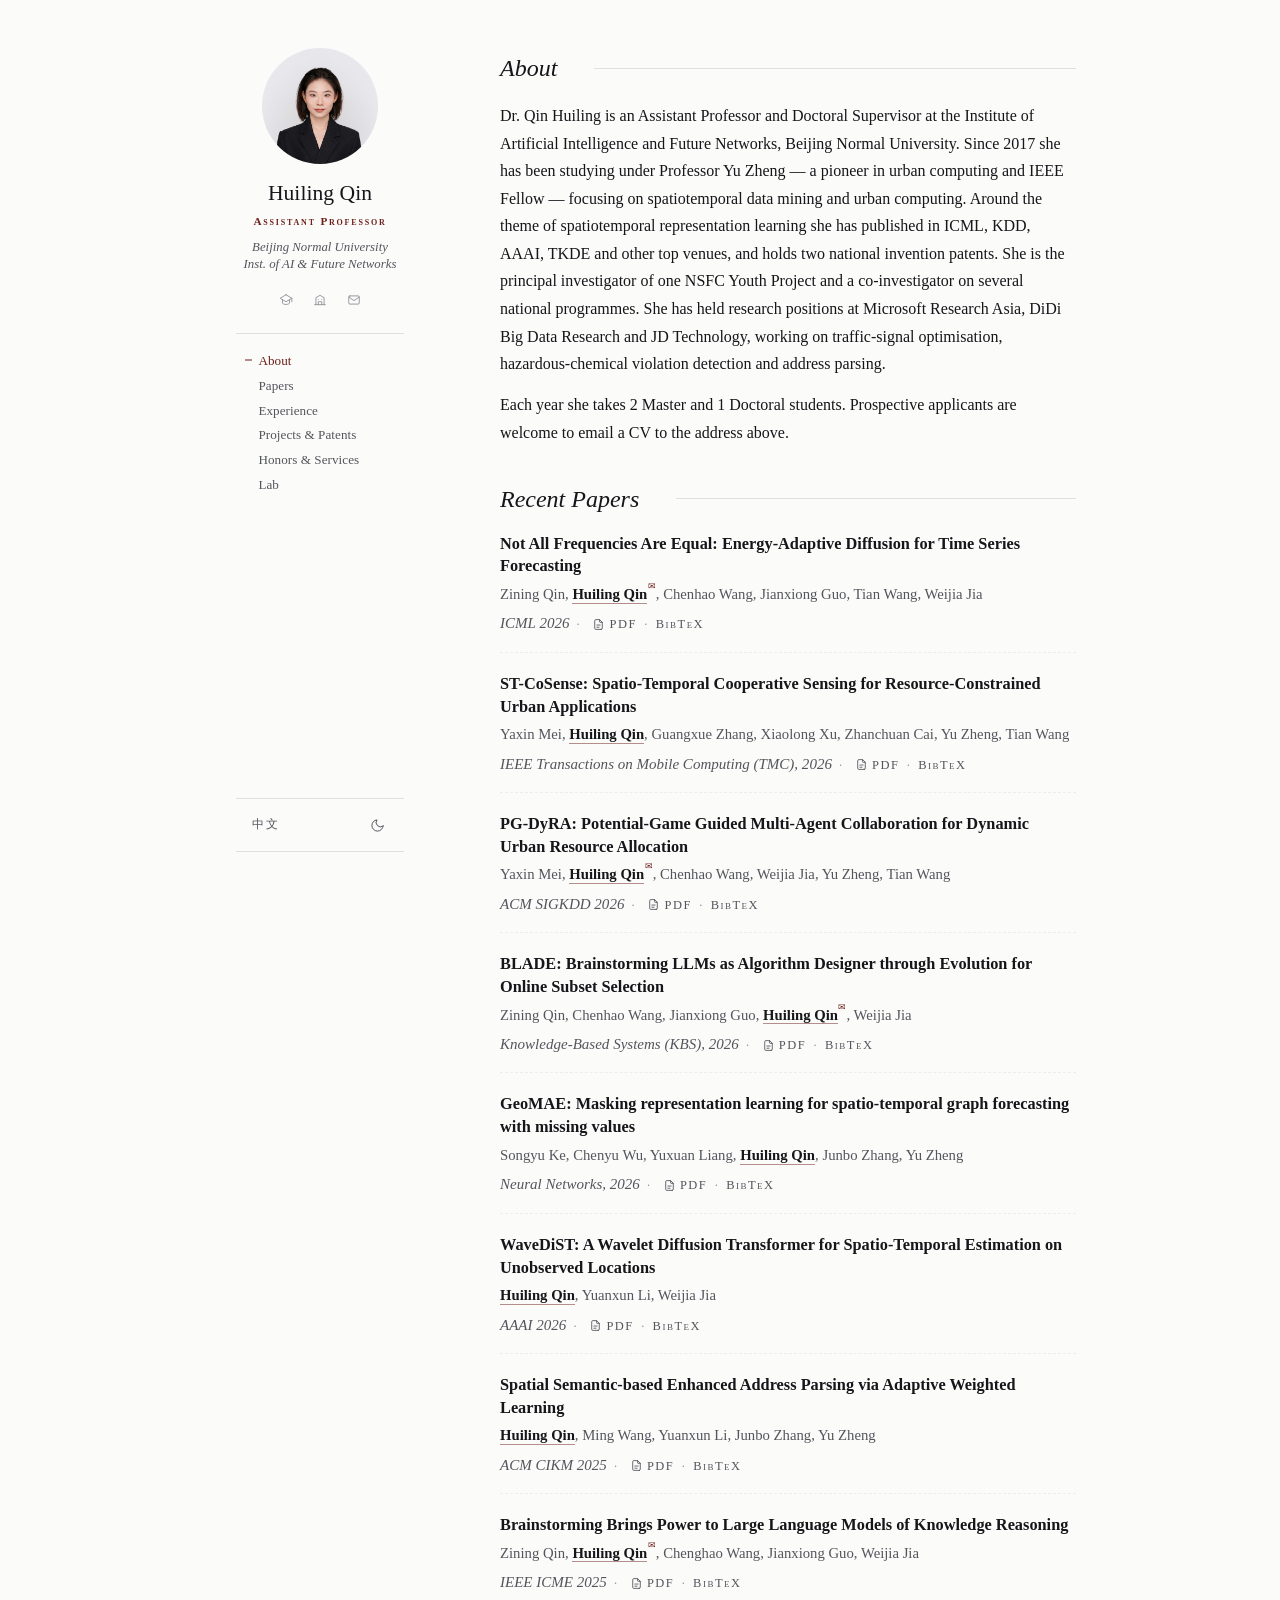
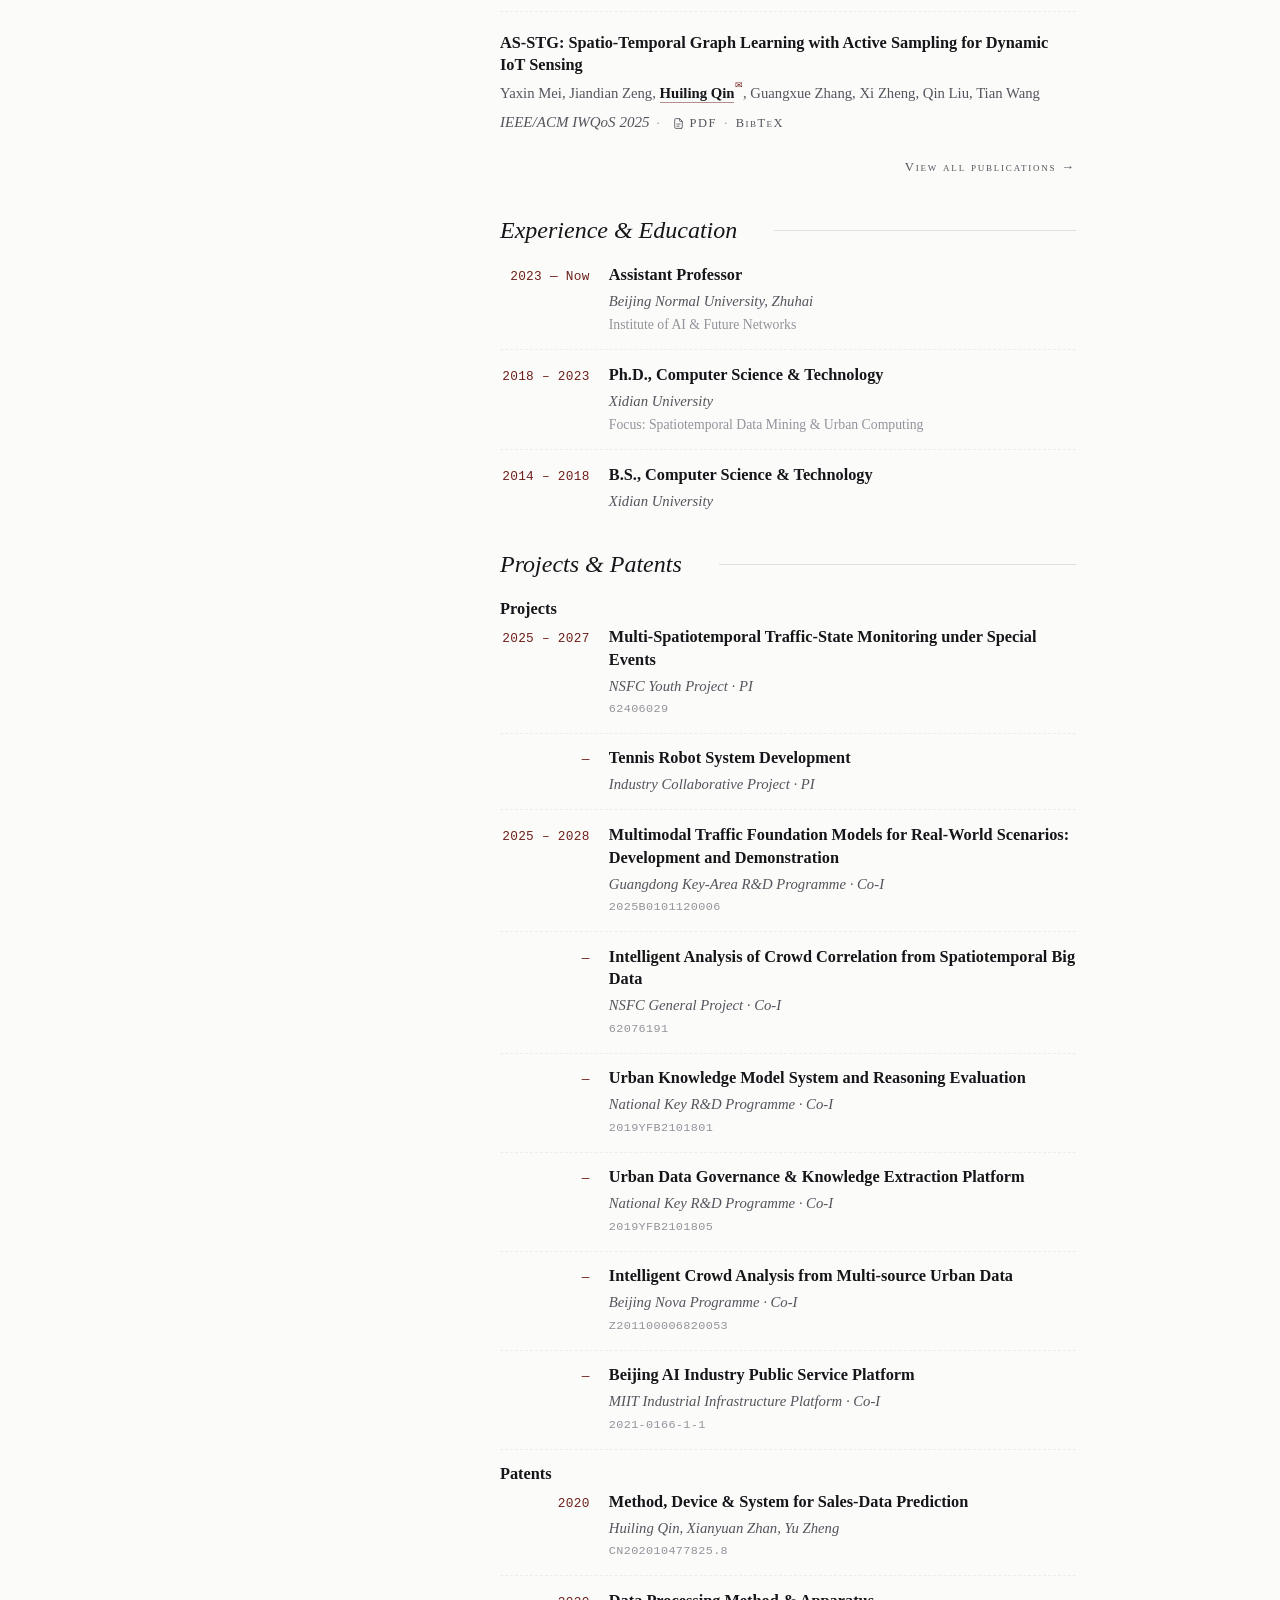
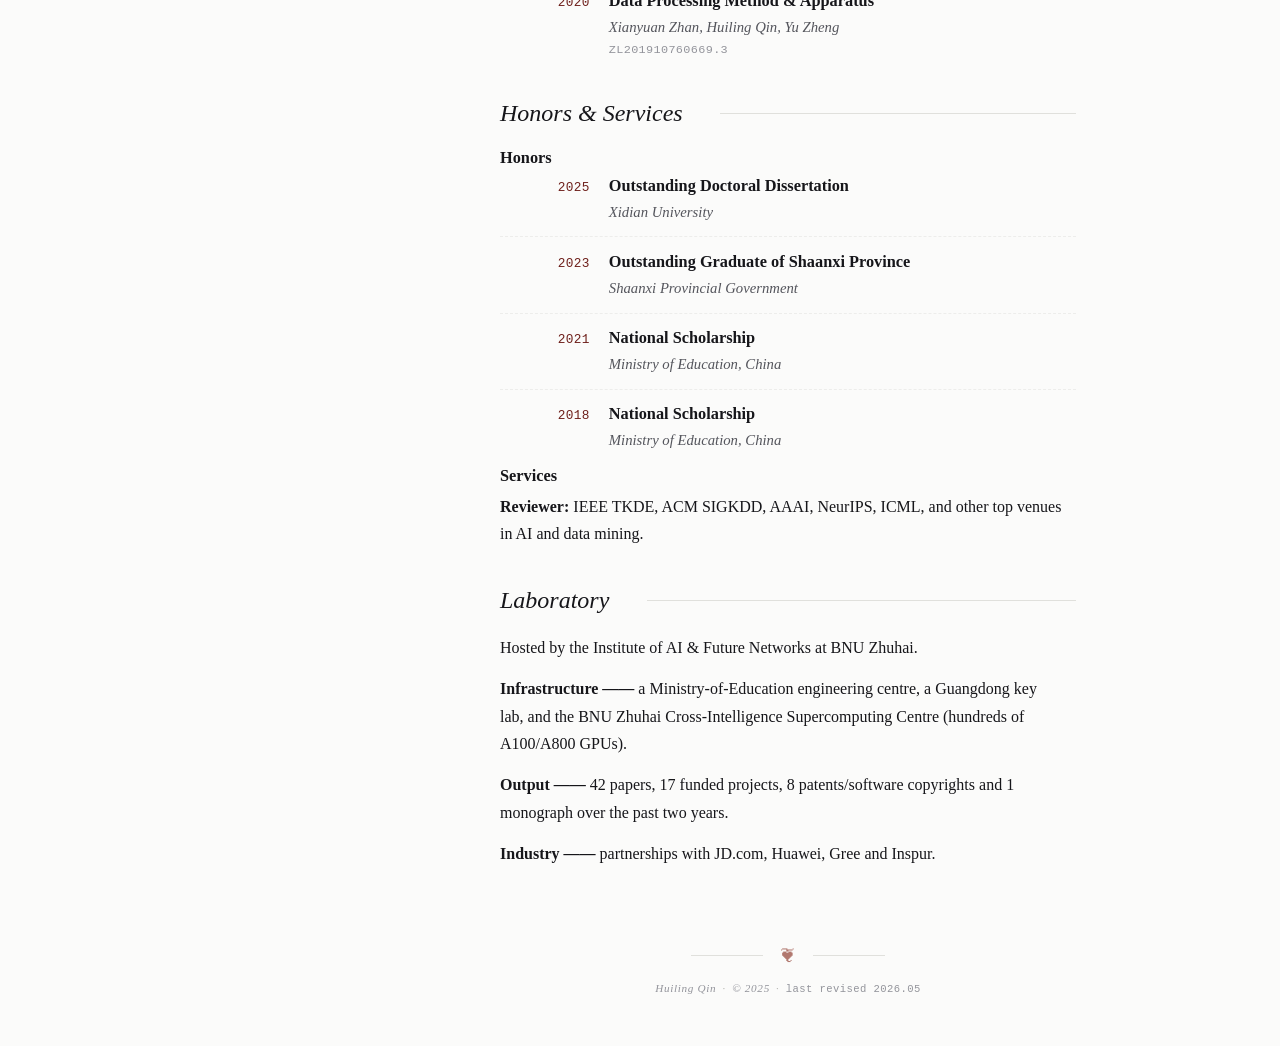
==== commit 89bf8c4e: "projects: add grant number and period for Guangdong Key-Area R&D project" ====
--- a/index.html
+++ b/index.html
@@ -515,10 +515,11 @@
             </article>
 
             <article class="entry">
-                <p class="when">—</p>
+                <p class="when">2025 – 2028</p>
                 <div class="what">
                     <h3><span lang="zh">面向真实场景的多模态交通大模型研发与应用示范</span><span lang="en">Multimodal Traffic Foundation Models for Real-World Scenarios: Development and Demonstration</span></h3>
                     <p class="sub"><span lang="zh">广东省重点领域研发计划 · 参研</span><span lang="en">Guangdong Key-Area R&amp;D Programme · Co-I</span></p>
+                    <p class="tag">2025B0101120006</p>
                 </div>
             </article>
 
